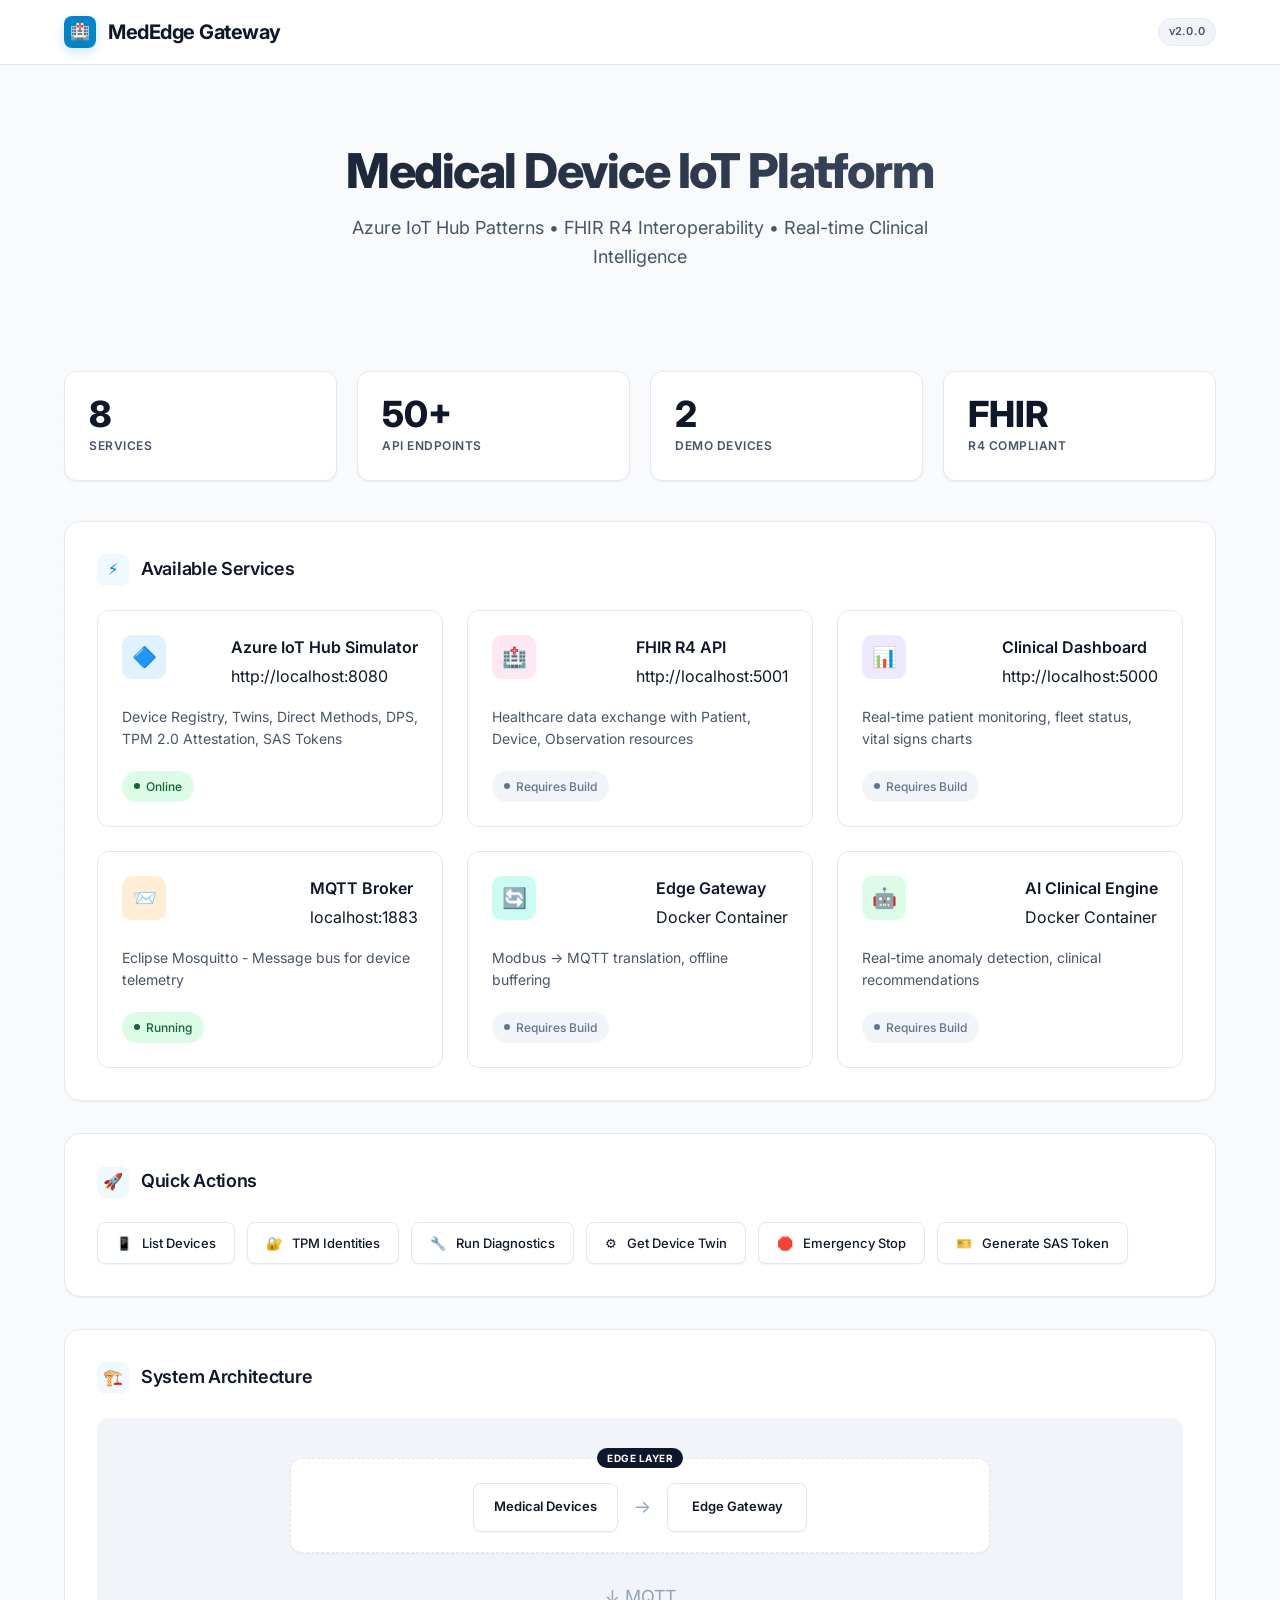
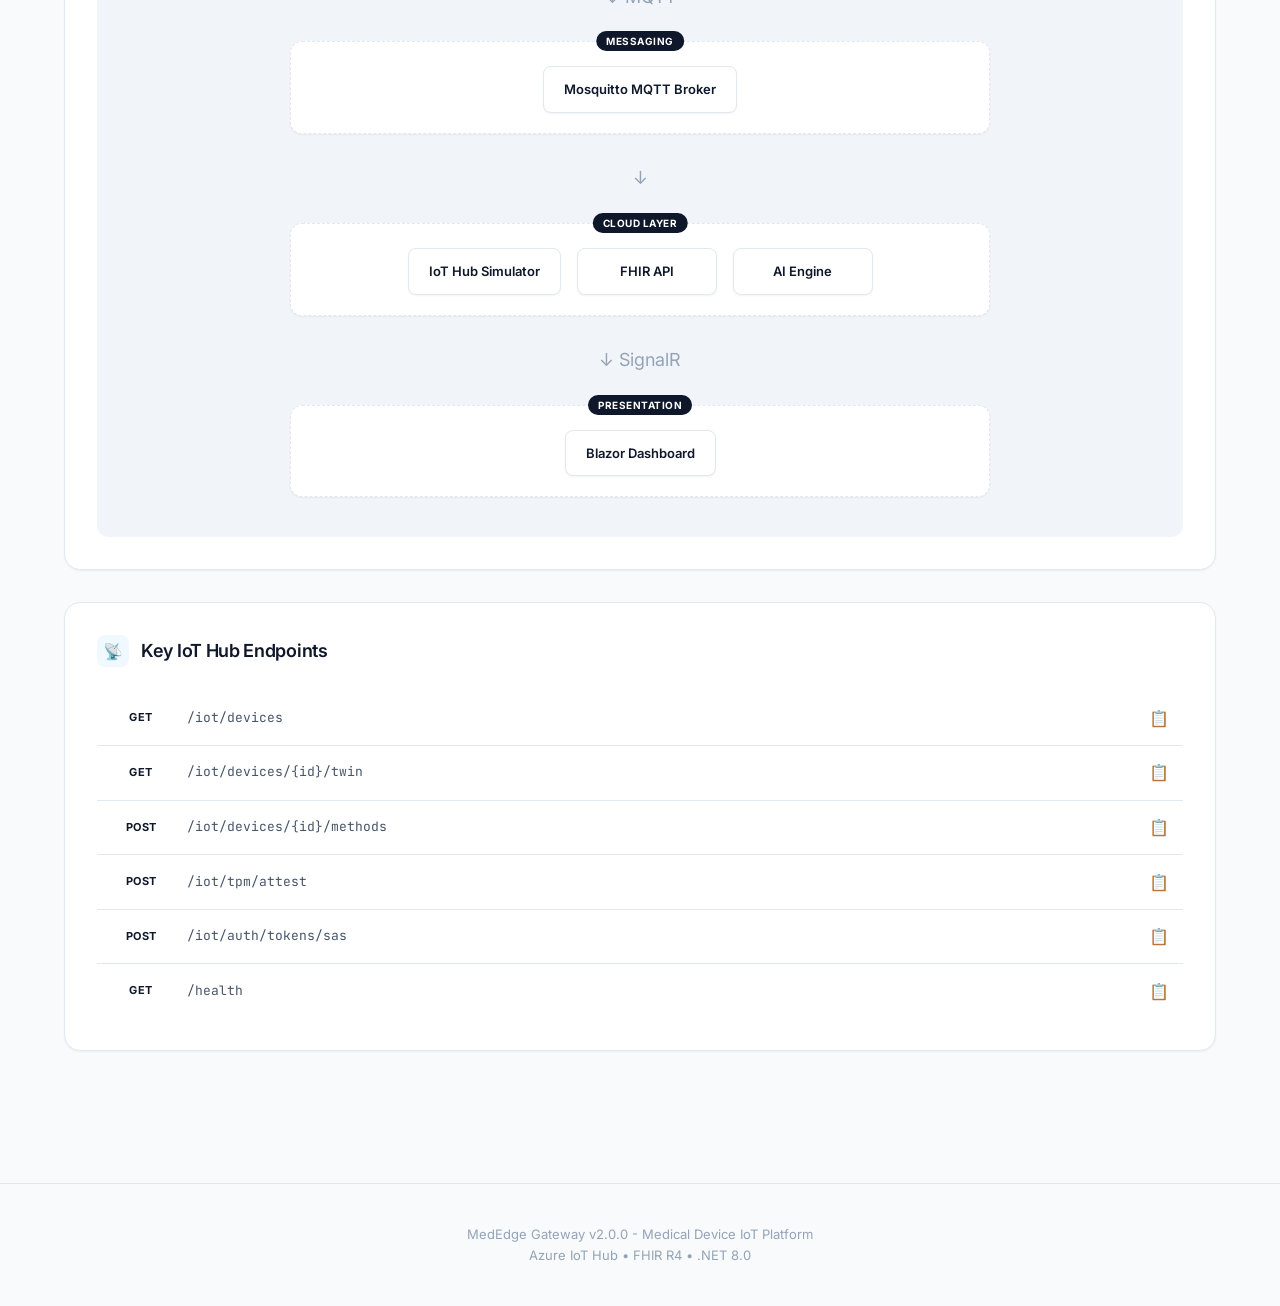
==== index.html @ 455a2a1a "Improve UI" ====
<!DOCTYPE html>
<html lang="en">

<head>
    <meta charset="UTF-8">
    <meta name="viewport" content="width=device-width, initial-scale=1.0">
    <title>MedEdge Gateway | Medical Device IoT Platform</title>
    <link rel="preconnect" href="https://fonts.googleapis.com">
    <link
        href="https://fonts.googleapis.com/css2?family=JetBrains+Mono:wght@400;500;600;700&family=Inter:wght@400;500;600;700&display=swap"
        rel="stylesheet">
    <style>
        :root {
            /* Modern Medical Theme - Trust & Confidence */
            --bg-primary: #f8fafc;
            --bg-secondary: #ffffff;
            --bg-tertiary: #f1f5f9;

            --text-primary: #0f172a;
            --text-secondary: #475569;
            --text-muted: #94a3b8;

            /* Trustworthy Blues */
            --accent-primary: #0284c7;
            /* Sky 600 - Reliable Blue */
            --accent-secondary: #0ea5e9;
            /* Sky 500 - Active */
            --accent-dark: #0c4a6e;
            /* Sky 900 - Deep & Secure */

            /* Status Colors */
            --status-success: #10b981;
            --status-error: #ef4444;
            --status-warning: #f59e0b;

            --border: #e2e8f0;
            --shadow-sm: 0 1px 2px 0 rgb(0 0 0 / 0.05);
            --shadow-md: 0 4px 6px -1px rgb(0 0 0 / 0.1), 0 2px 4px -2px rgb(0 0 0 / 0.1);
            --shadow-lg: 0 10px 15px -3px rgb(0 0 0 / 0.1), 0 4px 6px -4px rgb(0 0 0 / 0.1);

            --font-sans: 'Inter', system-ui, -apple-system, sans-serif;
            --font-mono: 'JetBrains Mono', monospace;
        }

        * {
            margin: 0;
            padding: 0;
            box-sizing: border-box;
        }

        body {
            font-family: var(--font-sans);
            background: var(--bg-primary);
            color: var(--text-primary);
            min-height: 100vh;
            line-height: 1.6;
            -webkit-font-smoothing: antialiased;
        }

        /* Subtle topographical background pattern */
        body::before {
            content: '';
            position: fixed;
            top: 0;
            left: 0;
            right: 0;
            bottom: 0;
            background-image: radial-gradient(#e2e8f0 1px, transparent 1px);
            background-size: 24px 24px;
            opacity: 0.3;
            pointer-events: none;
            z-index: 0;
        }

        .header {
            background: rgba(255, 255, 255, 0.9);
            backdrop-filter: blur(12px);
            border-bottom: 1px solid var(--border);
            padding: 16px 0;
            position: sticky;
            top: 0;
            z-index: 100;
        }

        .header-content {
            max-width: 1200px;
            margin: 0 auto;
            padding: 0 24px;
            display: flex;
            justify-content: space-between;
            align-items: center;
        }

        .logo {
            display: flex;
            align-items: center;
            gap: 12px;
            font-size: 20px;
            font-weight: 700;
            color: var(--text-primary);
            letter-spacing: -0.5px;
        }

        .logo-icon {
            width: 32px;
            height: 32px;
            background: var(--accent-primary);
            color: white;
            border-radius: 8px;
            display: flex;
            align-items: center;
            justify-content: center;
            font-size: 16px;
            box-shadow: 0 4px 12px rgba(2, 132, 199, 0.2);
        }

        .badge {
            background: var(--bg-tertiary);
            color: var(--text-secondary);
            border: 1px solid var(--border);
            padding: 4px 10px;
            border-radius: 99px;
            font-size: 11px;
            font-weight: 600;
            letter-spacing: 0.2px;
        }

        .container {
            max-width: 1200px;
            margin: 0 auto;
            padding: 40px 24px;
            position: relative;
            z-index: 1;
        }

        .hero {
            text-align: center;
            margin-bottom: 60px;
            padding: 40px 0;
        }

        .hero h1 {
            font-size: 48px;
            font-weight: 800;
            color: var(--text-primary);
            margin-bottom: 16px;
            letter-spacing: -1.5px;
            line-height: 1.1;
        }

        .hero p {
            font-size: 18px;
            color: var(--text-secondary);
            max-width: 600px;
            margin: 0 auto;
            font-weight: 400;
        }

        .section {
            background: var(--bg-secondary);
            border: 1px solid var(--border);
            border-radius: 16px;
            padding: 32px;
            margin-bottom: 32px;
            box-shadow: var(--shadow-sm);
        }

        .section-title {
            font-size: 18px;
            font-weight: 600;
            color: var(--text-primary);
            margin-bottom: 24px;
            display: flex;
            align-items: center;
            gap: 12px;
            letter-spacing: -0.3px;
        }

        .section-icon {
            color: var(--accent-primary);
            background: #f0f9ff;
            width: 32px;
            height: 32px;
            border-radius: 8px;
            display: flex;
            align-items: center;
            justify-content: center;
            font-size: 16px;
        }

        .services-grid {
            display: grid;
            grid-template-columns: repeat(auto-fit, minmax(300px, 1fr));
            gap: 24px;
        }

        .service-card {
            background: var(--bg-secondary);
            border: 1px solid var(--border);
            border-radius: 12px;
            padding: 24px;
            cursor: pointer;
            transition: all 0.2s ease;
            position: relative;
        }

        .service-card:hover {
            border-color: var(--accent-secondary);
            transform: translateY(-2px);
            box-shadow: var(--shadow-md);
        }

        .service-header {
            display: flex;
            align-items: flex-start;
            justify-content: space-between;
            margin-bottom: 16px;
        }

        .service-icon {
            width: 44px;
            height: 44px;
            border-radius: 10px;
            display: flex;
            align-items: center;
            justify-content: center;
            font-size: 20px;
            flex-shrink: 0;
            background: var(--bg-tertiary);
            color: var(--text-secondary);
        }

        /* Specific Icon Colors for differentiation but kept subtle */
        .service-icon.iot {
            color: #0369a1;
            background: #e0f2fe;
        }

        .service-icon.fhir {
            color: #be185d;
            background: #fce7f3;
        }

        .service-icon.dashboard {
            color: #7c3aed;
            background: #ede9fe;
        }

        .service-icon.mqtt {
            color: #c2410c;
            background: #ffedd5;
        }

        .service-icon.edge {
            color: #0f766e;
            background: #ccfbf1;
        }

        .service-icon.ai {
            color: #15803d;
            background: #dcfce7;
        }

        .service-info h3 {
            font-size: 16px;
            font-weight: 600;
            color: var(--text-primary);
            margin-bottom: 4px;
        }

        .service-url {
            font-family: var(--font-mono);
            font-size: 11px;
            color: var(--text-muted);
            background: var(--bg-tertiary);
            padding: 2px 6px;
            border-radius: 4px;
        }

        .service-description {
            font-size: 14px;
            color: var(--text-secondary);
            line-height: 1.6;
            margin-bottom: 20px;
        }

        .service-status {
            display: inline-flex;
            align-items: center;
            gap: 6px;
            padding: 6px 12px;
            border-radius: 99px;
            font-size: 12px;
            font-weight: 500;
        }

        .service-status.online {
            background: #dcfce7;
            color: #166534;
        }

        .service-status.offline {
            background: #f1f5f9;
            color: #64748b;
        }

        .status-dot {
            width: 6px;
            height: 6px;
            border-radius: 50%;
            background: currentColor;
        }

        .status-dot.active {
            box-shadow: 0 0 0 4px rgba(22, 101, 52, 0.1);
        }

        .quick-actions {
            display: flex;
            gap: 12px;
            flex-wrap: wrap;
        }

        .quick-action {
            background: var(--bg-secondary);
            border: 1px solid var(--border);
            color: var(--text-primary);
            border-radius: 8px;
            padding: 12px 18px;
            cursor: pointer;
            transition: all 0.2s ease;
            display: flex;
            align-items: center;
            gap: 10px;
            font-size: 13px;
            font-weight: 500;
            font-family: var(--font-sans);
            box-shadow: var(--shadow-sm);
        }

        .quick-action:hover {
            border-color: var(--accent-primary);
            color: var(--accent-primary);
            transform: translateY(-1px);
        }

        .architecture-diagram {
            background: var(--bg-tertiary);
            border-radius: 12px;
            padding: 40px;
            text-align: center;
            display: flex;
            flex-direction: column;
            gap: 20px;
            align-items: center;
        }

        .arch-layer {
            background: var(--bg-secondary);
            border: 1px dashed var(--border);
            border-radius: 12px;
            padding: 24px 20px 20px;
            margin: 0;
            position: relative;
            width: 100%;
            max-width: 700px;
            box-shadow: var(--shadow-sm);
        }

        .arch-layer-label {
            position: absolute;
            top: -11px;
            left: 50%;
            transform: translateX(-50%);
            background: var(--text-primary);
            color: white;
            padding: 2px 10px;
            border-radius: 99px;
            font-size: 10px;
            font-weight: 700;
            letter-spacing: 0.5px;
            text-transform: uppercase;
        }

        .arch-content {
            display: flex;
            gap: 16px;
            justify-content: center;
            flex-wrap: wrap;
        }

        .arch-box {
            background: white;
            padding: 12px 20px;
            border-radius: 8px;
            font-size: 13px;
            font-weight: 600;
            color: var(--text-primary);
            border: 1px solid var(--border);
            box-shadow: var(--shadow-sm);
            min-width: 140px;
        }

        .arch-box.active {
            border-color: var(--accent-primary);
            color: var(--accent-primary);
            background: #f0f9ff;
        }

        .arch-arrow {
            color: var(--text-muted);
            font-size: 18px;
            margin: 10px 0;
        }

        .api-endpoints {
            background: var(--bg-secondary);
            border-radius: 8px;
            overflow: hidden;
        }

        .endpoint-item {
            display: flex;
            align-items: center;
            gap: 16px;
            padding: 14px;
            border-bottom: 1px solid var(--border);
        }

        .endpoint-item:last-child {
            border-bottom: none;
        }

        .endpoint-method {
            padding: 4px 10px;
            border-radius: 6px;
            font-size: 11px;
            font-weight: 700;
            min-width: 60px;
            text-align: center;
            letter-spacing: 0.5px;
        }

        .endpoint-method.GET {
            background: #dbeafe;
            color: #1e40af;
        }

        .endpoint-method.POST {
            background: #dcfce7;
            color: #166534;
        }

        .endpoint-path {
            font-family: var(--font-mono);
            font-size: 13px;
            flex: 1;
            color: var(--text-secondary);
        }

        .endpoint-copy {
            background: transparent;
            border: none;
            cursor: pointer;
            font-size: 16px;
            color: #94a3b8;
            transition: color 0.15s;
            display: flex;
            align-items: center;
        }

        .endpoint-copy:hover {
            color: var(--accent-primary);
        }

        .stats {
            display: grid;
            grid-template-columns: repeat(auto-fit, minmax(140px, 1fr));
            gap: 20px;
            margin-bottom: 40px;
        }

        .stat-card {
            background: var(--bg-secondary);
            border: 1px solid var(--border);
            border-radius: 12px;
            padding: 24px;
            text-align: left;
            box-shadow: var(--shadow-sm);
        }

        .stat-value {
            font-size: 36px;
            font-weight: 800;
            color: var(--text-primary);
            margin-bottom: 4px;
            line-height: 1;
        }

        .stat-label {
            font-size: 12px;
            color: var(--text-secondary);
            font-weight: 600;
            text-transform: uppercase;
            letter-spacing: 0.5px;
        }

        #action-result {
            display: none;
            background: #1e293b;
            color: #e2e8f0;
            border-radius: 8px;
            padding: 20px;
            margin-top: 24px;
            font-family: var(--font-mono);
            font-size: 13px;
            overflow-x: auto;
            max-height: 400px;
        }

        .footer {
            margin-top: 60px;
            border-top: 1px solid var(--border);
            padding: 40px 0;
            text-align: center;
            color: var(--text-muted);
            font-size: 13px;
        }

        .glow-text {
            /* Now just a clean style, name kept for compat */
            background: linear-gradient(to right, var(--text-primary), var(--text-secondary));
            -webkit-background-clip: text;
            -webkit-text-fill-color: transparent;
        }
    </style>
</head>

<body>
    <div class="header">
        <div class="header-content">
            <div class="logo">
                <div class="logo-icon">🏥</div>
                <span>MedEdge Gateway</span>
            </div>
            <span class="badge">v2.0.0</span>
        </div>
    </div>

    <div class="container">
        <div class="hero">
            <h1 class="glow-text">Medical Device IoT Platform</h1>
            <p>Azure IoT Hub Patterns • FHIR R4 Interoperability • Real-time Clinical Intelligence</p>
        </div>

        <div class="stats">
            <div class="stat-card">
                <div class="stat-value">8</div>
                <div class="stat-label">Services</div>
            </div>
            <div class="stat-card">
                <div class="stat-value">50+</div>
                <div class="stat-label">API Endpoints</div>
            </div>
            <div class="stat-card">
                <div class="stat-value">2</div>
                <div class="stat-label">Demo Devices</div>
            </div>
            <div class="stat-card">
                <div class="stat-value">FHIR</div>
                <div class="stat-label">R4 Compliant</div>
            </div>
        </div>

        <!-- Services -->
        <div class="section">
            <div class="section-title">
                <div class="section-icon">⚡</div>
                Available Services
            </div>
            <div class="services-grid">
                <div class="service-card" onclick="window.open('http://localhost:8080')">
                    <div class="service-header">
                        <div class="service-icon iot">🔷</div>
                        <div class="service-info">
                            <h3>Azure IoT Hub Simulator</h3>
                            <span class="url">http://localhost:8080</span>
                        </div>
                    </div>
                    <p class="service-description">Device Registry, Twins, Direct Methods, DPS, TPM 2.0 Attestation, SAS
                        Tokens</p>
                    <div class="service-status online">
                        <span class="status-dot"></span>
                        Online
                    </div>
                </div>

                <div class="service-card">
                    <div class="service-header">
                        <div class="service-icon fhir">🏥</div>
                        <div class="service-info">
                            <h3>FHIR R4 API</h3>
                            <span class="url">http://localhost:5001</span>
                        </div>
                    </div>
                    <p class="service-description">Healthcare data exchange with Patient, Device, Observation resources
                    </p>
                    <div class="service-status offline">
                        <span class="status-dot"></span>
                        Requires Build
                    </div>
                </div>

                <div class="service-card">
                    <div class="service-header">
                        <div class="service-icon dashboard">📊</div>
                        <div class="service-info">
                            <h3>Clinical Dashboard</h3>
                            <span class="url">http://localhost:5000</span>
                        </div>
                    </div>
                    <p class="service-description">Real-time patient monitoring, fleet status, vital signs charts</p>
                    <div class="service-status offline">
                        <span class="status-dot"></span>
                        Requires Build
                    </div>
                </div>

                <div class="service-card">
                    <div class="service-header">
                        <div class="service-icon mqtt">📨</div>
                        <div class="service-info">
                            <h3>MQTT Broker</h3>
                            <span class="url">localhost:1883</span>
                        </div>
                    </div>
                    <p class="service-description">Eclipse Mosquitto - Message bus for device telemetry</p>
                    <div class="service-status online">
                        <span class="status-dot"></span>
                        Running
                    </div>
                </div>

                <div class="service-card">
                    <div class="service-header">
                        <div class="service-icon edge">🔄</div>
                        <div class="service-info">
                            <h3>Edge Gateway</h3>
                            <span class="url">Docker Container</span>
                        </div>
                    </div>
                    <p class="service-description">Modbus → MQTT translation, offline buffering</p>
                    <div class="service-status offline">
                        <span class="status-dot"></span>
                        Requires Build
                    </div>
                </div>

                <div class="service-card">
                    <div class="service-header">
                        <div class="service-icon ai">🤖</div>
                        <div class="service-info">
                            <h3>AI Clinical Engine</h3>
                            <span class="url">Docker Container</span>
                        </div>
                    </div>
                    <p class="service-description">Real-time anomaly detection, clinical recommendations</p>
                    <div class="service-status offline">
                        <span class="status-dot"></span>
                        Requires Build
                    </div>
                </div>
            </div>
        </div>

        <!-- Quick Actions -->
        <div class="section">
            <div class="section-title">
                <div class="section-icon">🚀</div>
                Quick Actions
            </div>
            <div class="quick-actions">
                <button class="quick-action" onclick="testDevices()">
                    <span class="quick-action-icon">📱</span>
                    List Devices
                </button>
                <button class="quick-action" onclick="testTPM()">
                    <span class="quick-action-icon">🔐</span>
                    TPM Identities
                </button>
                <button class="quick-action" onclick="testDiagnostics()">
                    <span class="quick-action-icon">🔧</span>
                    Run Diagnostics
                </button>
                <button class="quick-action" onclick="testTwin()">
                    <span class="quick-action-icon">⚙️</span>
                    Get Device Twin
                </button>
                <button class="quick-action" onclick="testEmergencyStop()">
                    <span class="quick-action-icon">🛑</span>
                    Emergency Stop
                </button>
                <button class="quick-action" onclick="testToken()">
                    <span class="quick-action-icon">🎫</span>
                    Generate SAS Token
                </button>
            </div>
            <pre id="action-result"></pre>
        </div>

        <!-- Architecture -->
        <div class="section">
            <div class="section-title">
                <div class="section-icon">🏗️</div>
                System Architecture
            </div>
            <div class="architecture-diagram">
                <div class="arch-layer">
                    <span class="arch-layer-label">EDGE LAYER</span>
                    <div class="arch-content">
                        <div class="arch-box">Medical Devices</div>
                        <div class="arch-arrow">→</div>
                        <div class="arch-box">Edge Gateway</div>
                    </div>
                </div>
                <div class="arch-arrow">↓ MQTT</div>
                <div class="arch-layer">
                    <span class="arch-layer-label">MESSAGING</span>
                    <div class="arch-content">
                        <div class="arch-box">Mosquitto MQTT Broker</div>
                    </div>
                </div>
                <div class="arch-arrow">↓</div>
                <div class="arch-layer">
                    <span class="arch-layer-label">CLOUD LAYER</span>
                    <div class="arch-content">
                        <div class="arch-box">IoT Hub Simulator</div>
                        <div class="arch-box">FHIR API</div>
                        <div class="arch-box">AI Engine</div>
                    </div>
                </div>
                <div class="arch-arrow">↓ SignalR</div>
                <div class="arch-layer">
                    <span class="arch-layer-label">PRESENTATION</span>
                    <div class="arch-content">
                        <div class="arch-box">Blazor Dashboard</div>
                    </div>
                </div>
            </div>
        </div>

        <!-- API Endpoints -->
        <div class="section">
            <div class="section-title">
                <div class="section-icon">📡</div>
                Key IoT Hub Endpoints
            </div>
            <div class="api-endpoints">
                <div class="endpoint-item">
                    <span class="endpoint-method">GET</span>
                    <span class="endpoint-path">/iot/devices</span>
                    <button class="endpoint-copy" onclick="copyToClipboard('/iot/devices')">📋</button>
                </div>
                <div class="endpoint-item">
                    <span class="endpoint-method">GET</span>
                    <span class="endpoint-path">/iot/devices/{id}/twin</span>
                    <button class="endpoint-copy" onclick="copyToClipboard('/iot/devices/{id}/twin')">📋</button>
                </div>
                <div class="endpoint-item">
                    <span class="endpoint-method">POST</span>
                    <span class="endpoint-path">/iot/devices/{id}/methods</span>
                    <button class="endpoint-copy" onclick="copyToClipboard('/iot/devices/{id}/methods')">📋</button>
                </div>
                <div class="endpoint-item">
                    <span class="endpoint-method">POST</span>
                    <span class="endpoint-path">/iot/tpm/attest</span>
                    <button class="endpoint-copy" onclick="copyToClipboard('/iot/tpm/attest')">📋</button>
                </div>
                <div class="endpoint-item">
                    <span class="endpoint-method">POST</span>
                    <span class="endpoint-path">/iot/auth/tokens/sas</span>
                    <button class="endpoint-copy" onclick="copyToClipboard('/iot/auth/tokens/sas')">📋</button>
                </div>
                <div class="endpoint-item">
                    <span class="endpoint-method">GET</span>
                    <span class="endpoint-path">/health</span>
                    <button class="endpoint-copy" onclick="copyToClipboard('/health')">📋</button>
                </div>
            </div>
        </div>
    </div>

    <div class="footer">
        <p>MedEdge Gateway v2.0.0 - Medical Device IoT Platform</p>
        <p>Azure IoT Hub • FHIR R4 • .NET 8.0</p>
    </div>

    <script>
        const API_BASE = 'http://localhost:8080';

        function showResult(data) {
            const resultEl = document.getElementById('action-result');
            resultEl.style.display = 'block';
            resultEl.textContent = JSON.stringify(data, null, 2);
        }

        async function testDevices() {
            const result = await fetch(`${API_BASE}/iot/devices`);
            const data = await result.json();
            showResult(data);
        }

        async function testTPM() {
            const result = await fetch(`${API_BASE}/iot/tpm/identities`);
            const data = await result.json();
            showResult(data);
        }

        async function testDiagnostics() {
            const result = await fetch(`${API_BASE}/iot/devices/medical-dialysis-modern-001/methods`, {
                method: 'POST',
                headers: { 'Content-Type': 'application/json' },
                body: JSON.stringify({ methodName: 'GetDiagnostics', correlationId: 'test-001' })
            });
            const data = await result.json();
            showResult(data);
        }

        async function testTwin() {
            const result = await fetch(`${API_BASE}/iot/devices/medical-dialysis-legacy-001/twin`);
            const data = await result.json();
            showResult(data);
        }

        async function testEmergencyStop() {
            const result = await fetch(`${API_BASE}/iot/devices/medical-dialysis-legacy-001/methods`, {
                method: 'POST',
                headers: { 'Content-Type': 'application/json' },
                body: JSON.stringify({
                    methodName: 'EmergencyStop',
                    payload: { reason: 'Patient safety', requestedBy: 'Dashboard' },
                    correlationId: 'emergency-001'
                })
            });
            const data = await result.json();
            showResult(data);
        }

        async function testToken() {
            const result = await fetch(`${API_BASE}/iot/auth/tokens/sas?deviceId=medical-dialysis-legacy-001&expiry=01:00:00`, {
                method: 'POST'
            });
            const data = await result.json();
            showResult(data);
        }

        function copyToClipboard(text) {
            navigator.clipboard.writeText(`http://localhost:8080${text}`);

            // Visual feedback
            const event = new CustomEvent('copy', { detail: { text } });
            document.dispatchEvent(event);
        }

        // Check service status on load
        async function checkServices() {
            try {
                const response = await fetch(`${API_BASE}/health`);
                if (response.ok) {
                    console.log('✓ IoT Hub Simulator is running');
                }
            } catch (e) {
                console.log('✗ IoT Hub Simulator is not accessible');
            }
        }

        checkServices();
    </script>
</body>

</html>
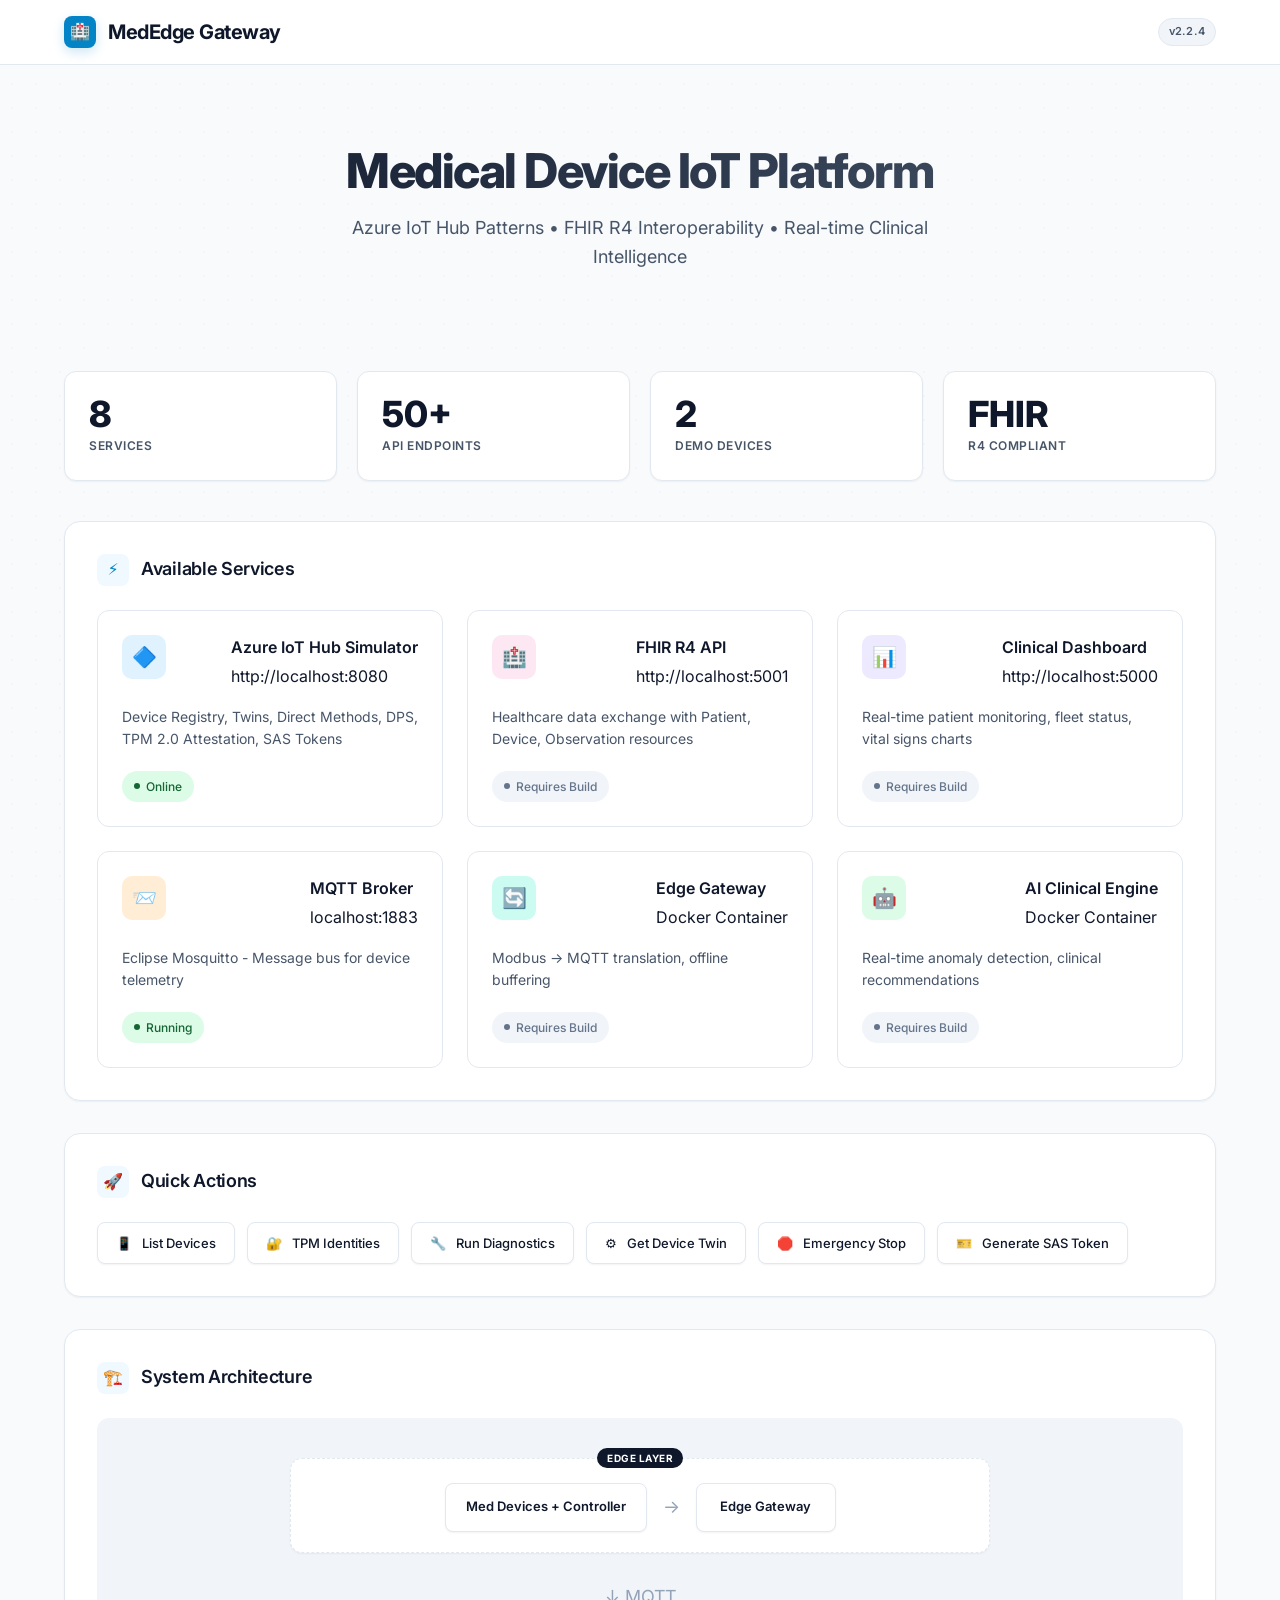
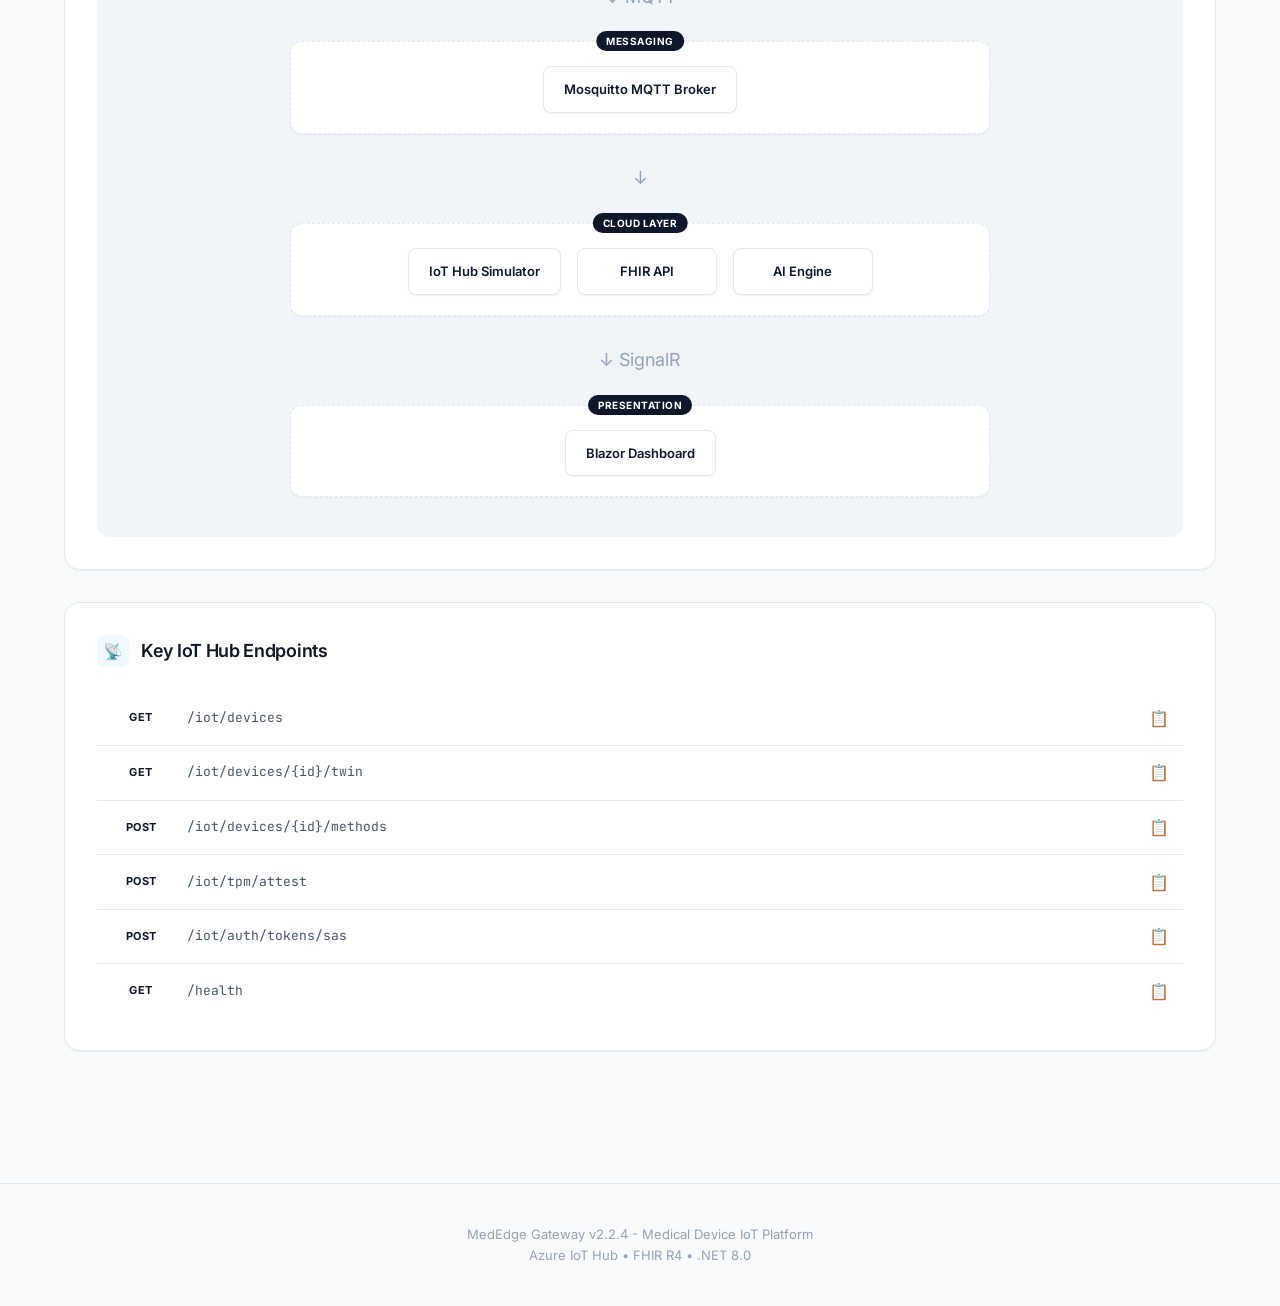
==== commit a6b1f722: "docs: release v2.2.4 with integrated device sparklines and rendering fixes" ====
--- a/index.html
+++ b/index.html
@@ -543,7 +543,7 @@
                 <div class="logo-icon">🏥</div>
                 <span>MedEdge Gateway</span>
             </div>
-            <span class="badge">v2.0.0</span>
+            <span class="badge">v2.2.4</span>
         </div>
     </div>
 
@@ -718,7 +718,7 @@
                 <div class="arch-layer">
                     <span class="arch-layer-label">EDGE LAYER</span>
                     <div class="arch-content">
-                        <div class="arch-box">Medical Devices</div>
+                        <div class="arch-box">Med Devices + Controller</div>
                         <div class="arch-arrow">→</div>
                         <div class="arch-box">Edge Gateway</div>
                     </div>
@@ -791,7 +791,7 @@
     </div>
 
     <div class="footer">
-        <p>MedEdge Gateway v2.0.0 - Medical Device IoT Platform</p>
+        <p>MedEdge Gateway v2.2.4 - Medical Device IoT Platform</p>
         <p>Azure IoT Hub • FHIR R4 • .NET 8.0</p>
     </div>
 
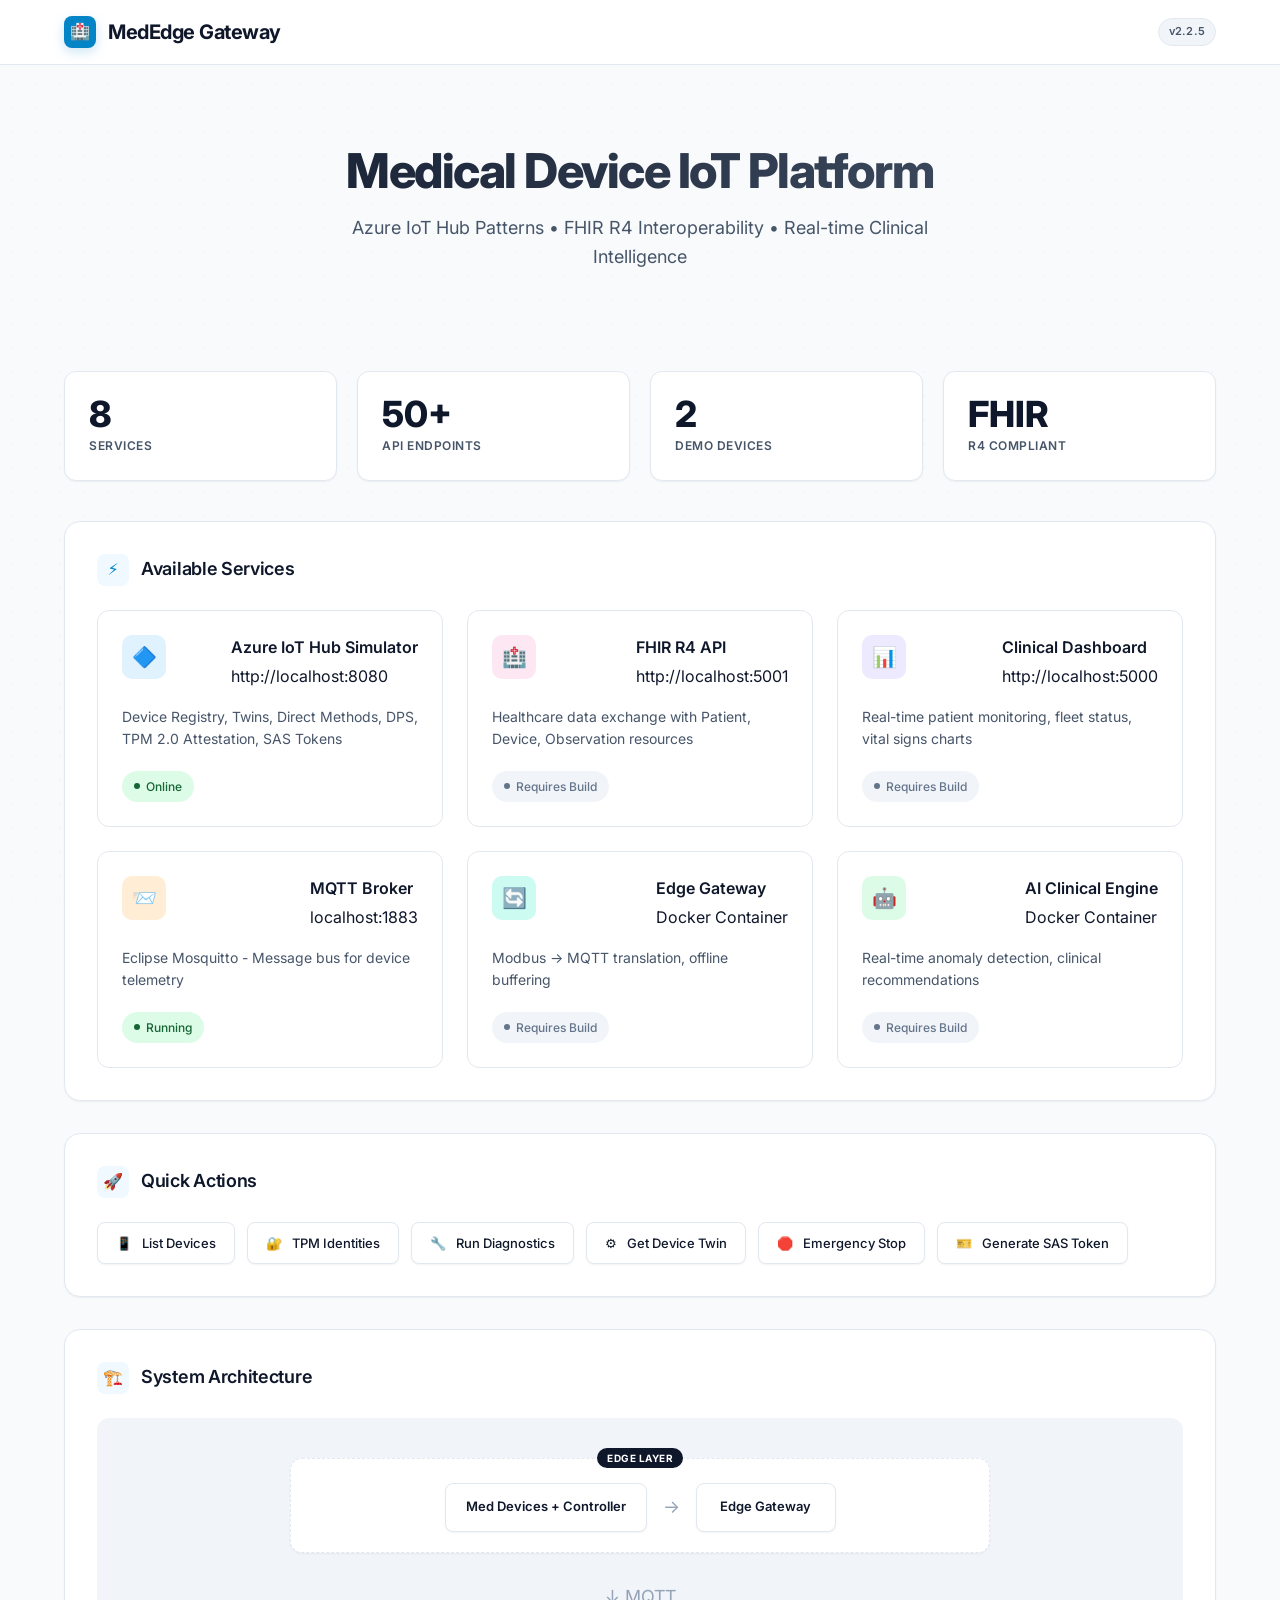
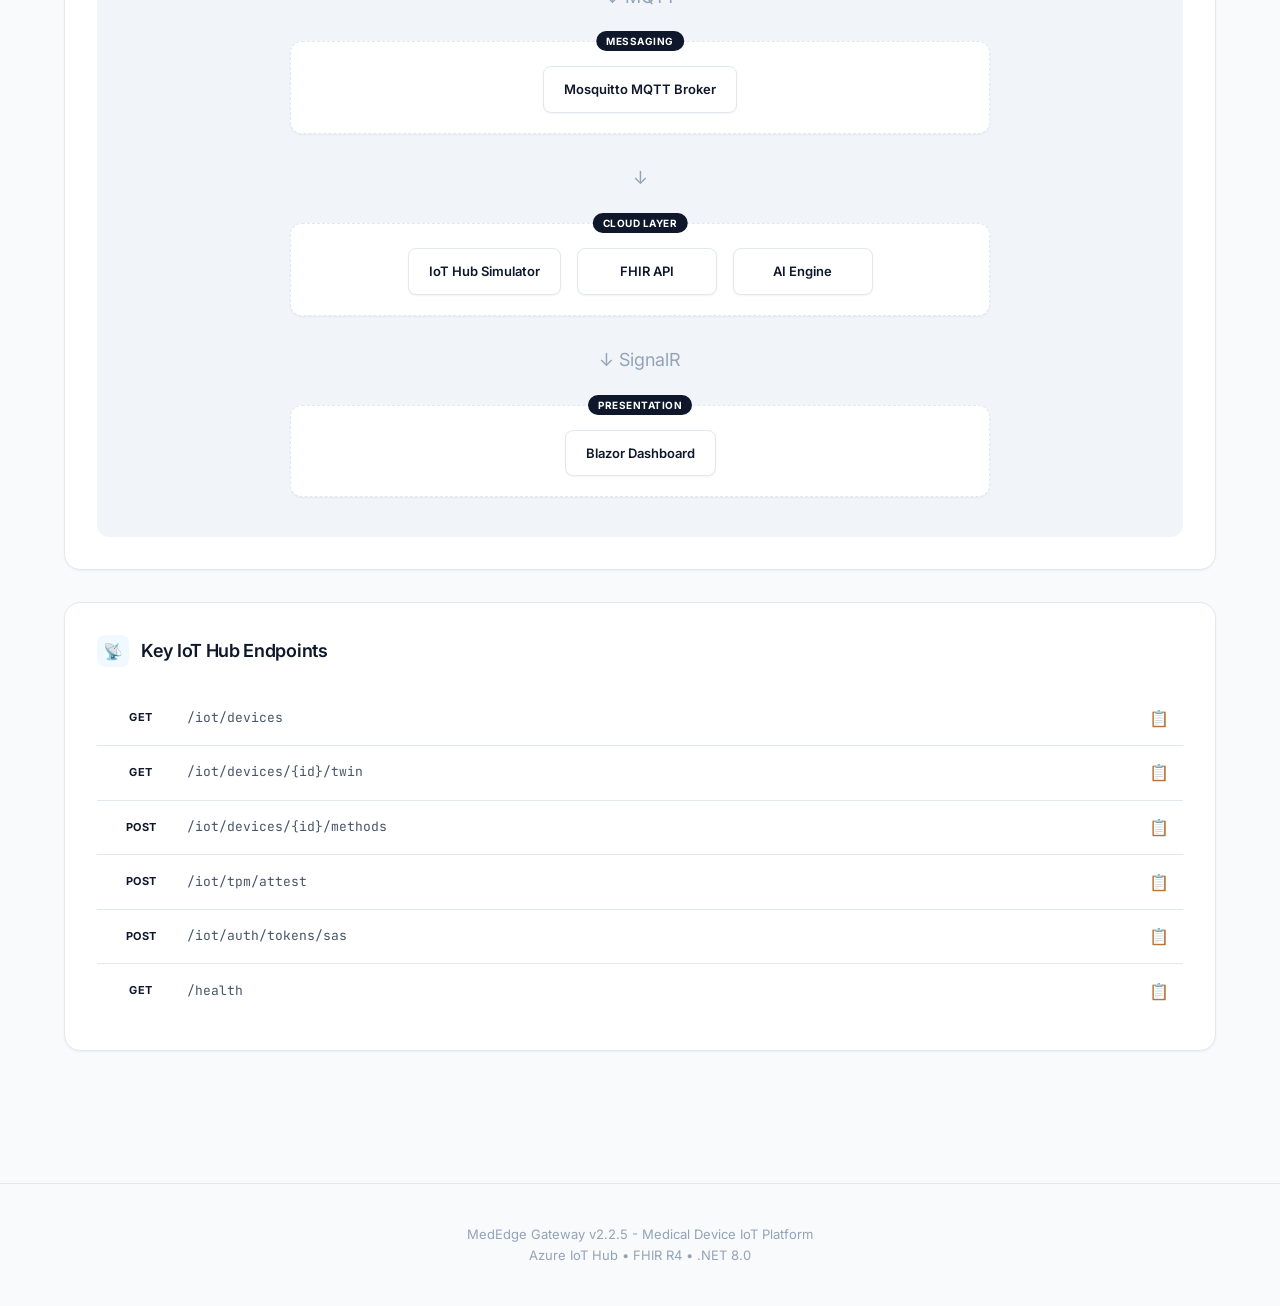
==== commit c413fe95: "feat(dashboard): scale to 1000 devices and add donut charts to device groups" ====
--- a/index.html
+++ b/index.html
@@ -543,7 +543,7 @@
                 <div class="logo-icon">🏥</div>
                 <span>MedEdge Gateway</span>
             </div>
-            <span class="badge">v2.2.4</span>
+            <span class="badge">v2.2.5</span>
         </div>
     </div>
 
@@ -791,7 +791,7 @@
     </div>
 
     <div class="footer">
-        <p>MedEdge Gateway v2.2.4 - Medical Device IoT Platform</p>
+        <p>MedEdge Gateway v2.2.5 - Medical Device IoT Platform</p>
         <p>Azure IoT Hub • FHIR R4 • .NET 8.0</p>
     </div>
 
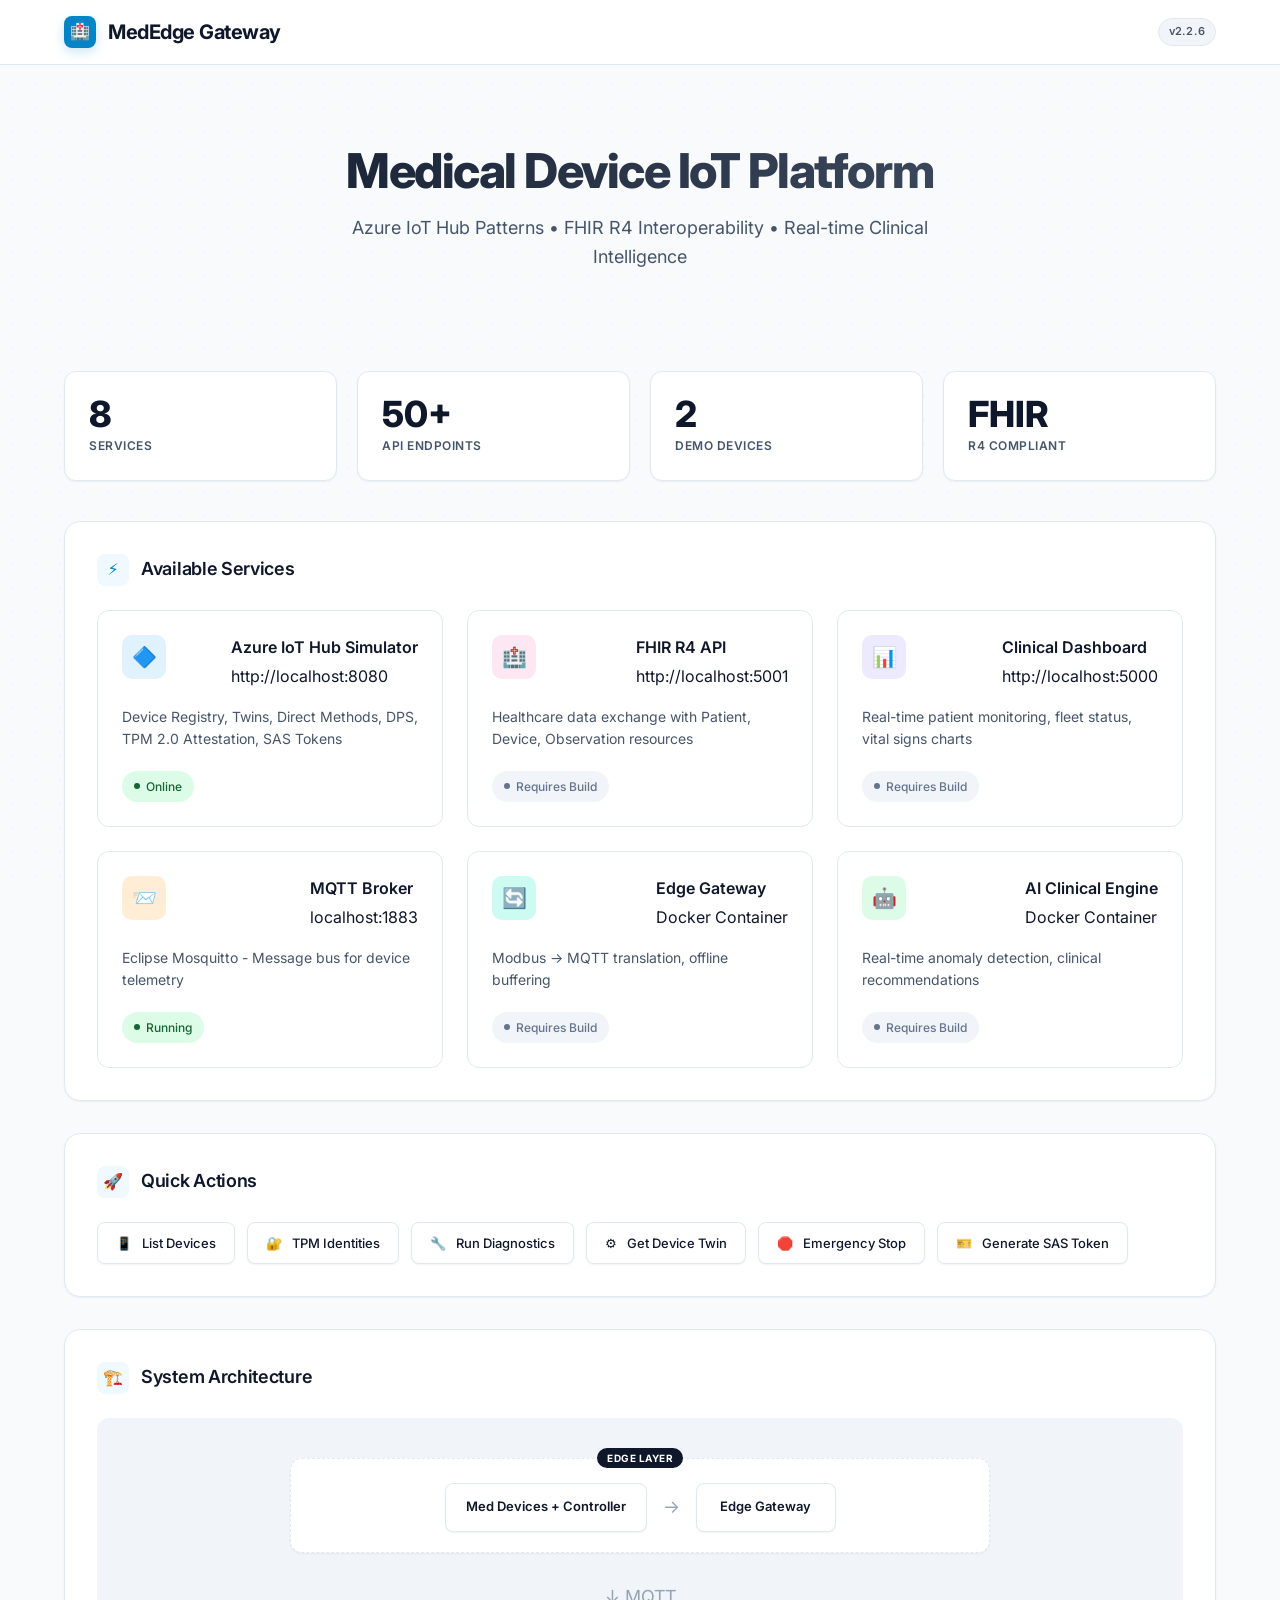
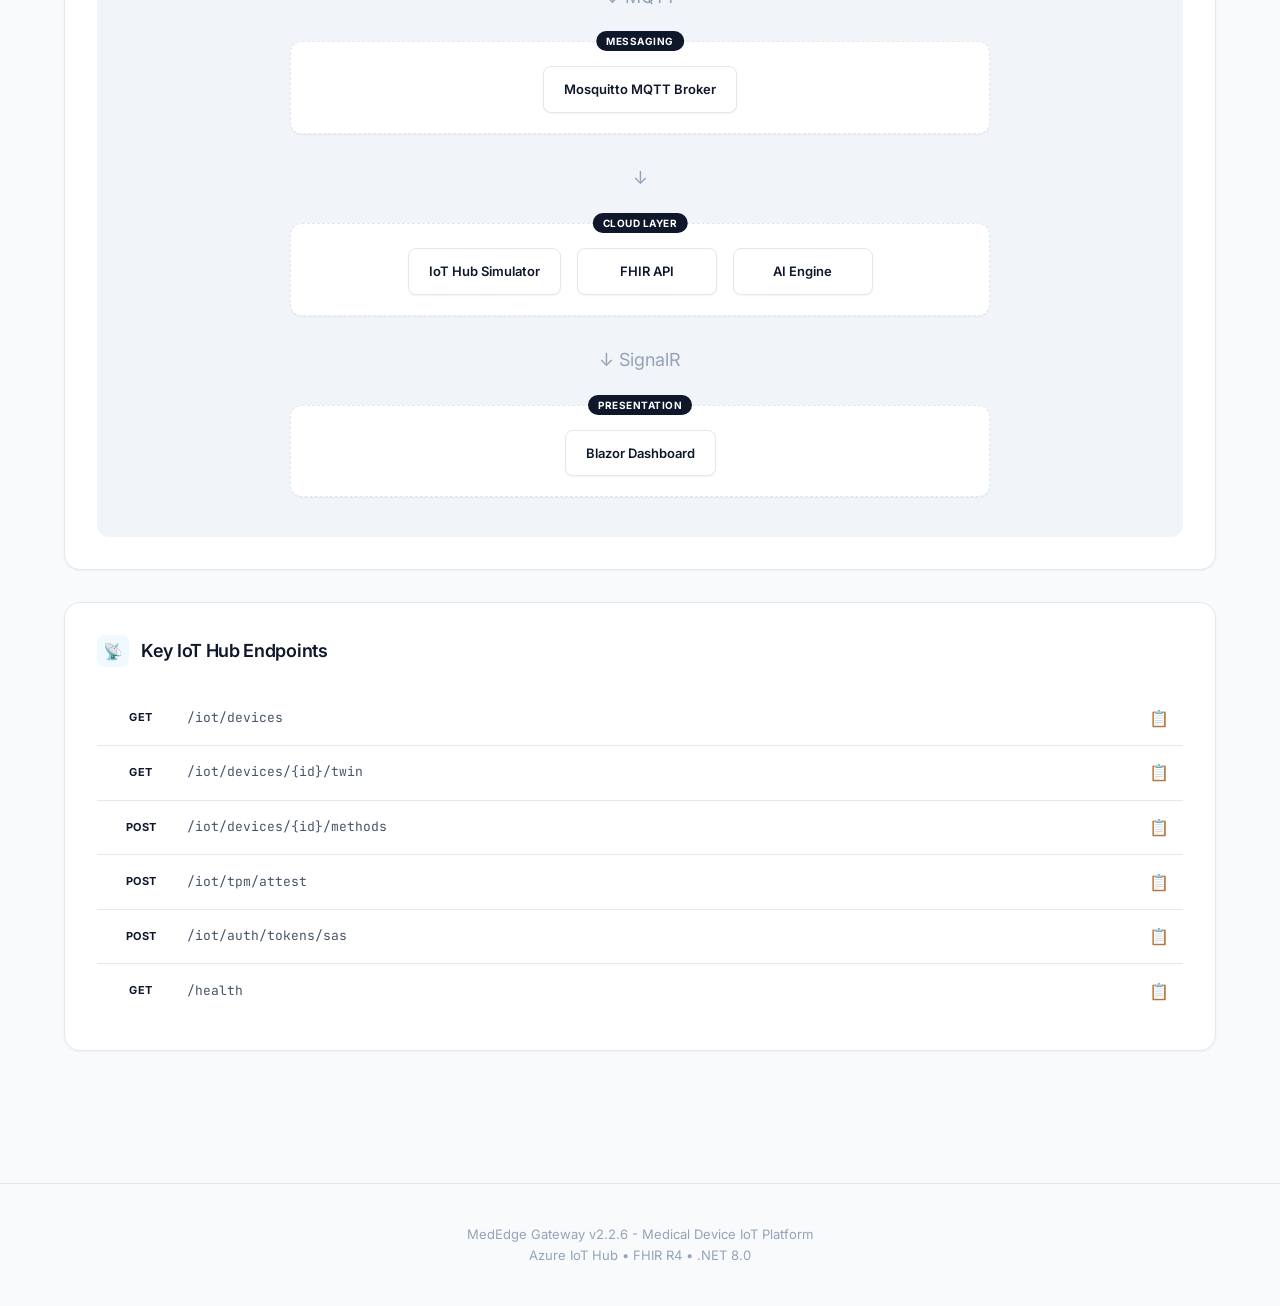
==== commit 783666ea: "feat(dashboard): add dynamic device IDs and simulated metric scanning" ====
--- a/index.html
+++ b/index.html
@@ -543,7 +543,7 @@
                 <div class="logo-icon">🏥</div>
                 <span>MedEdge Gateway</span>
             </div>
-            <span class="badge">v2.2.5</span>
+            <span class="badge">v2.2.6</span>
         </div>
     </div>
 
@@ -791,7 +791,7 @@
     </div>
 
     <div class="footer">
-        <p>MedEdge Gateway v2.2.5 - Medical Device IoT Platform</p>
+        <p>MedEdge Gateway v2.2.6 - Medical Device IoT Platform</p>
         <p>Azure IoT Hub • FHIR R4 • .NET 8.0</p>
     </div>
 
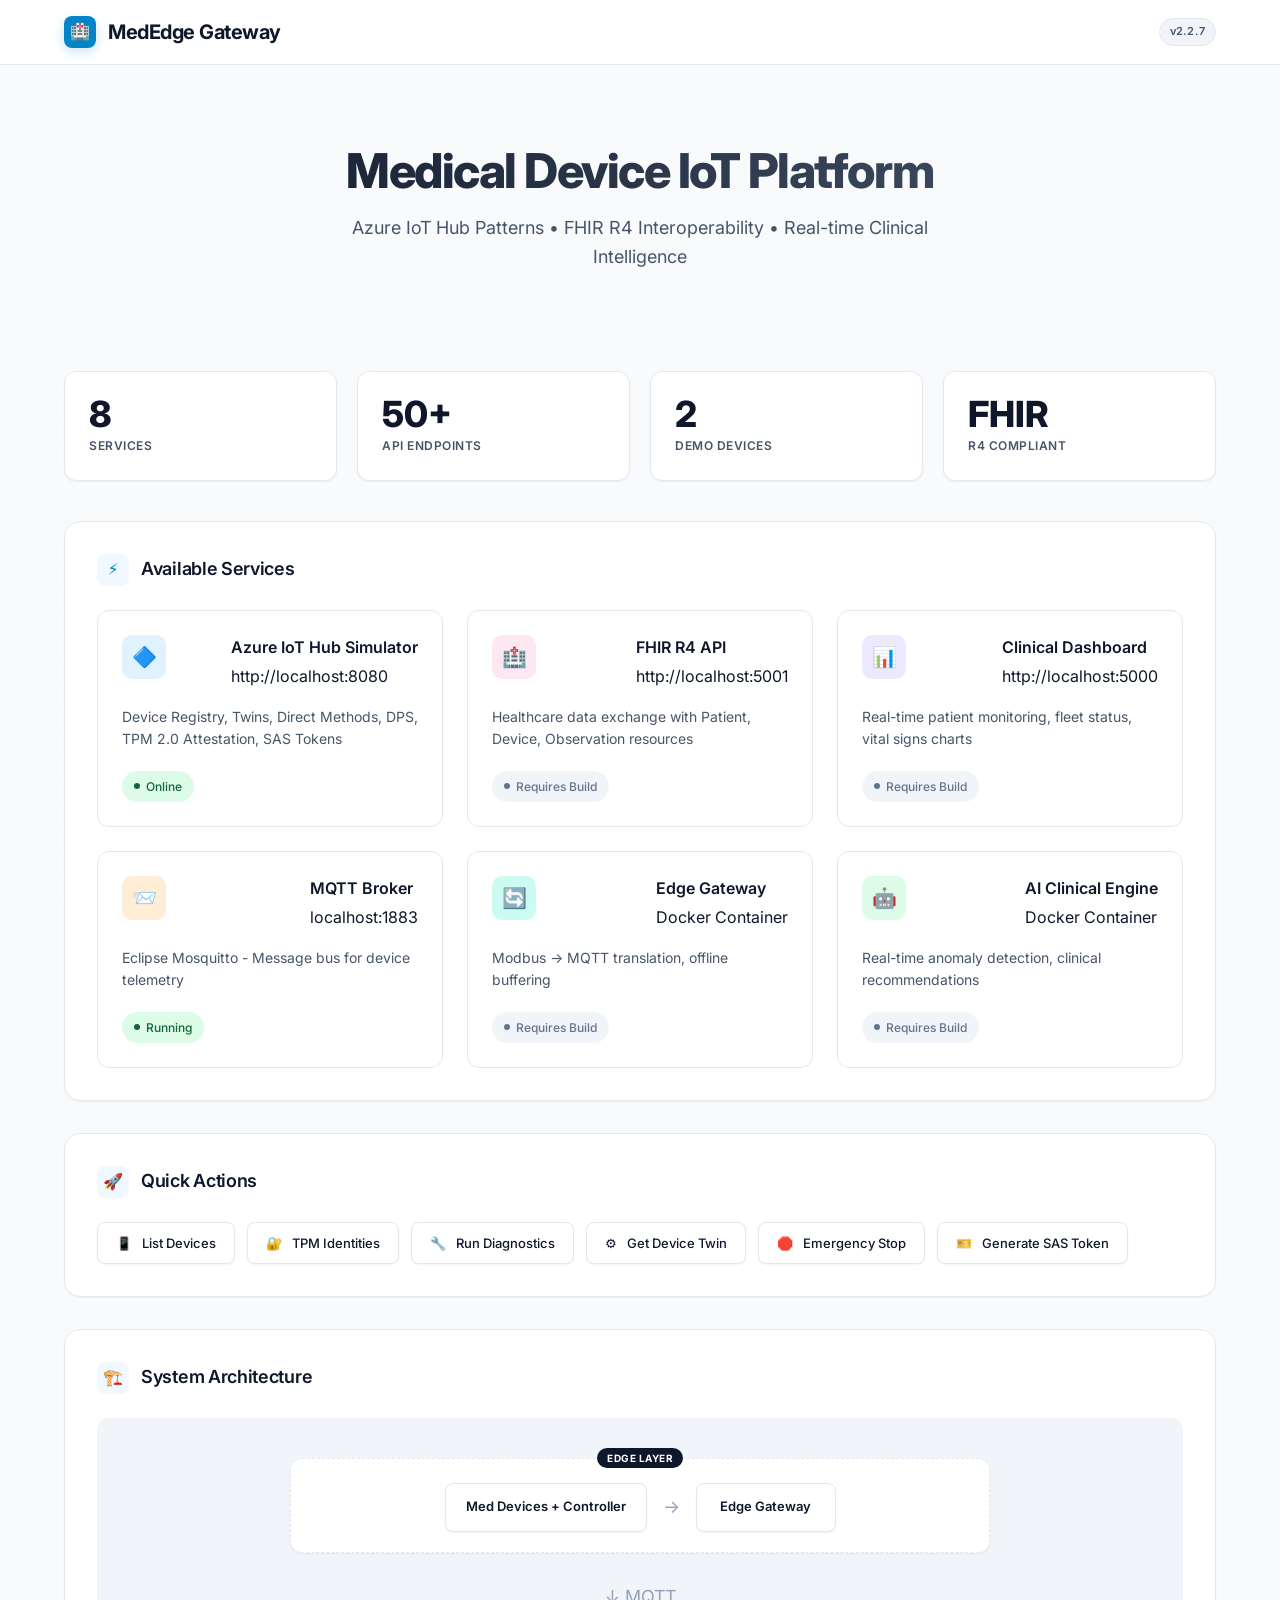
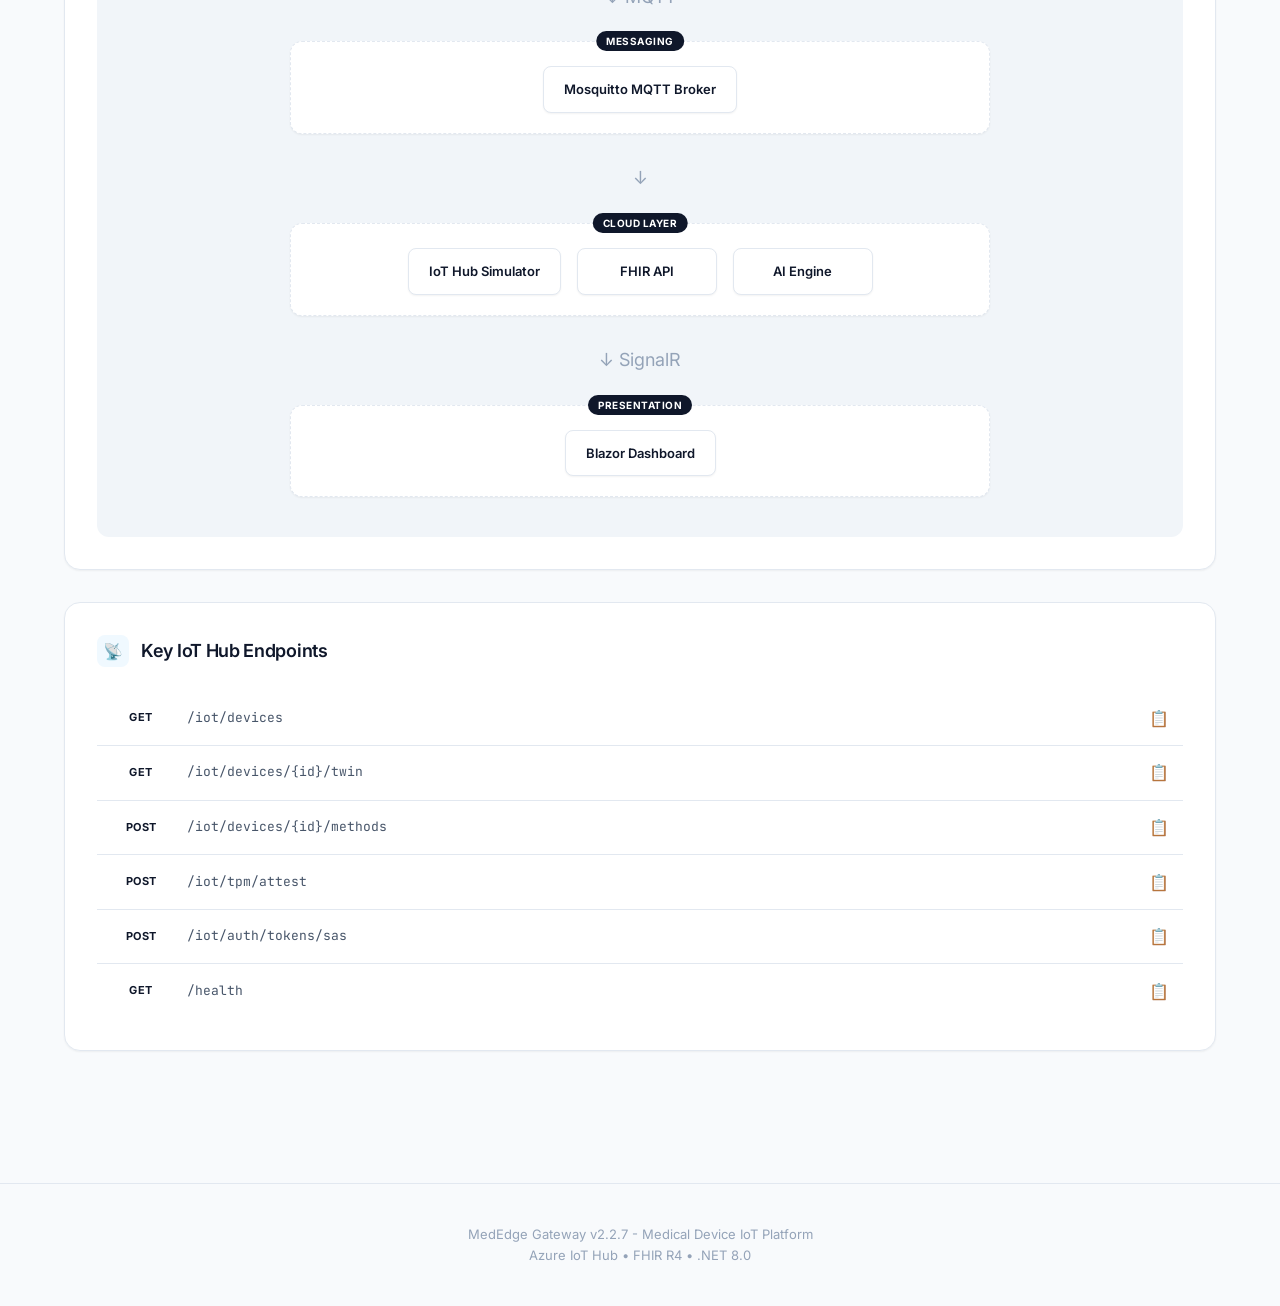
==== commit 4b5b50c9: "fix(dashboard): reduce scale, fix defective counts, add donut tooltips" ====
--- a/index.html
+++ b/index.html
@@ -543,7 +543,7 @@
                 <div class="logo-icon">🏥</div>
                 <span>MedEdge Gateway</span>
             </div>
-            <span class="badge">v2.2.6</span>
+            <span class="badge">v2.2.7</span>
         </div>
     </div>
 
@@ -791,7 +791,7 @@
     </div>
 
     <div class="footer">
-        <p>MedEdge Gateway v2.2.6 - Medical Device IoT Platform</p>
+        <p>MedEdge Gateway v2.2.7 - Medical Device IoT Platform</p>
         <p>Azure IoT Hub • FHIR R4 • .NET 8.0</p>
     </div>
 
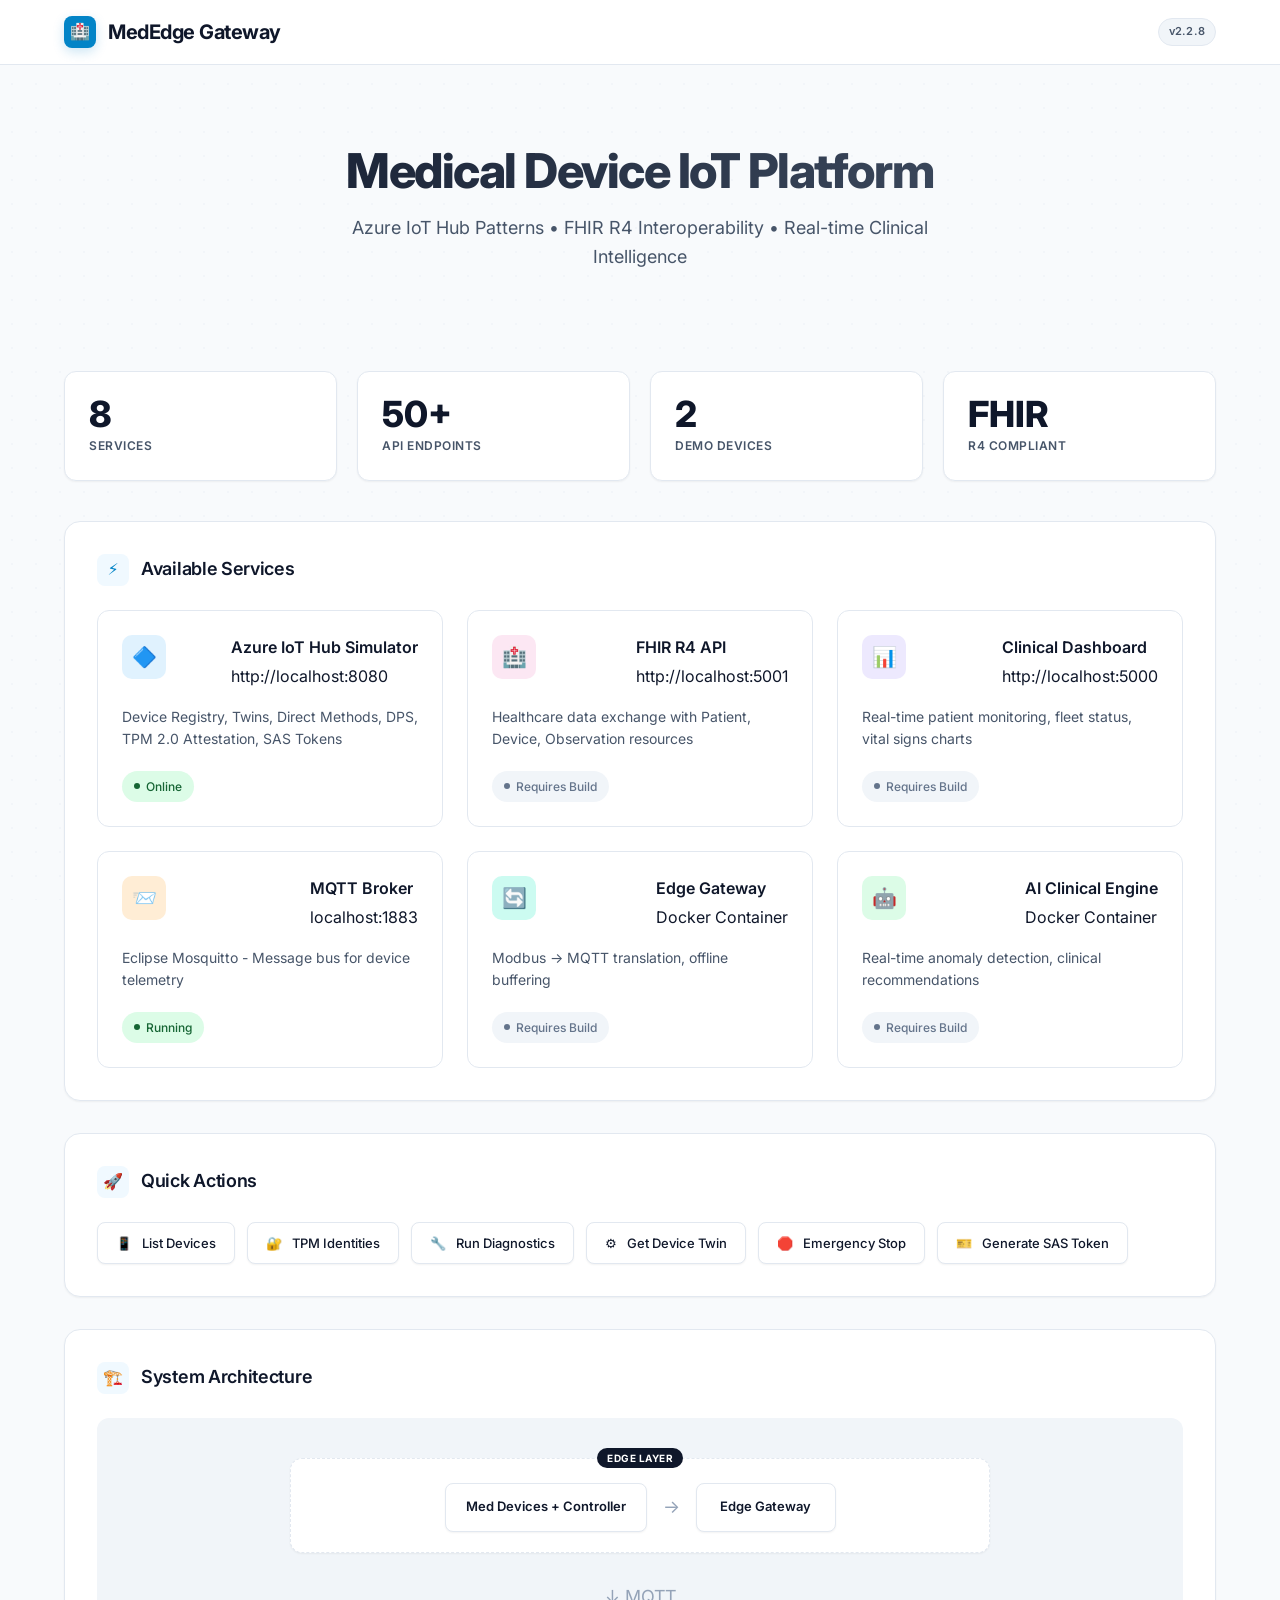
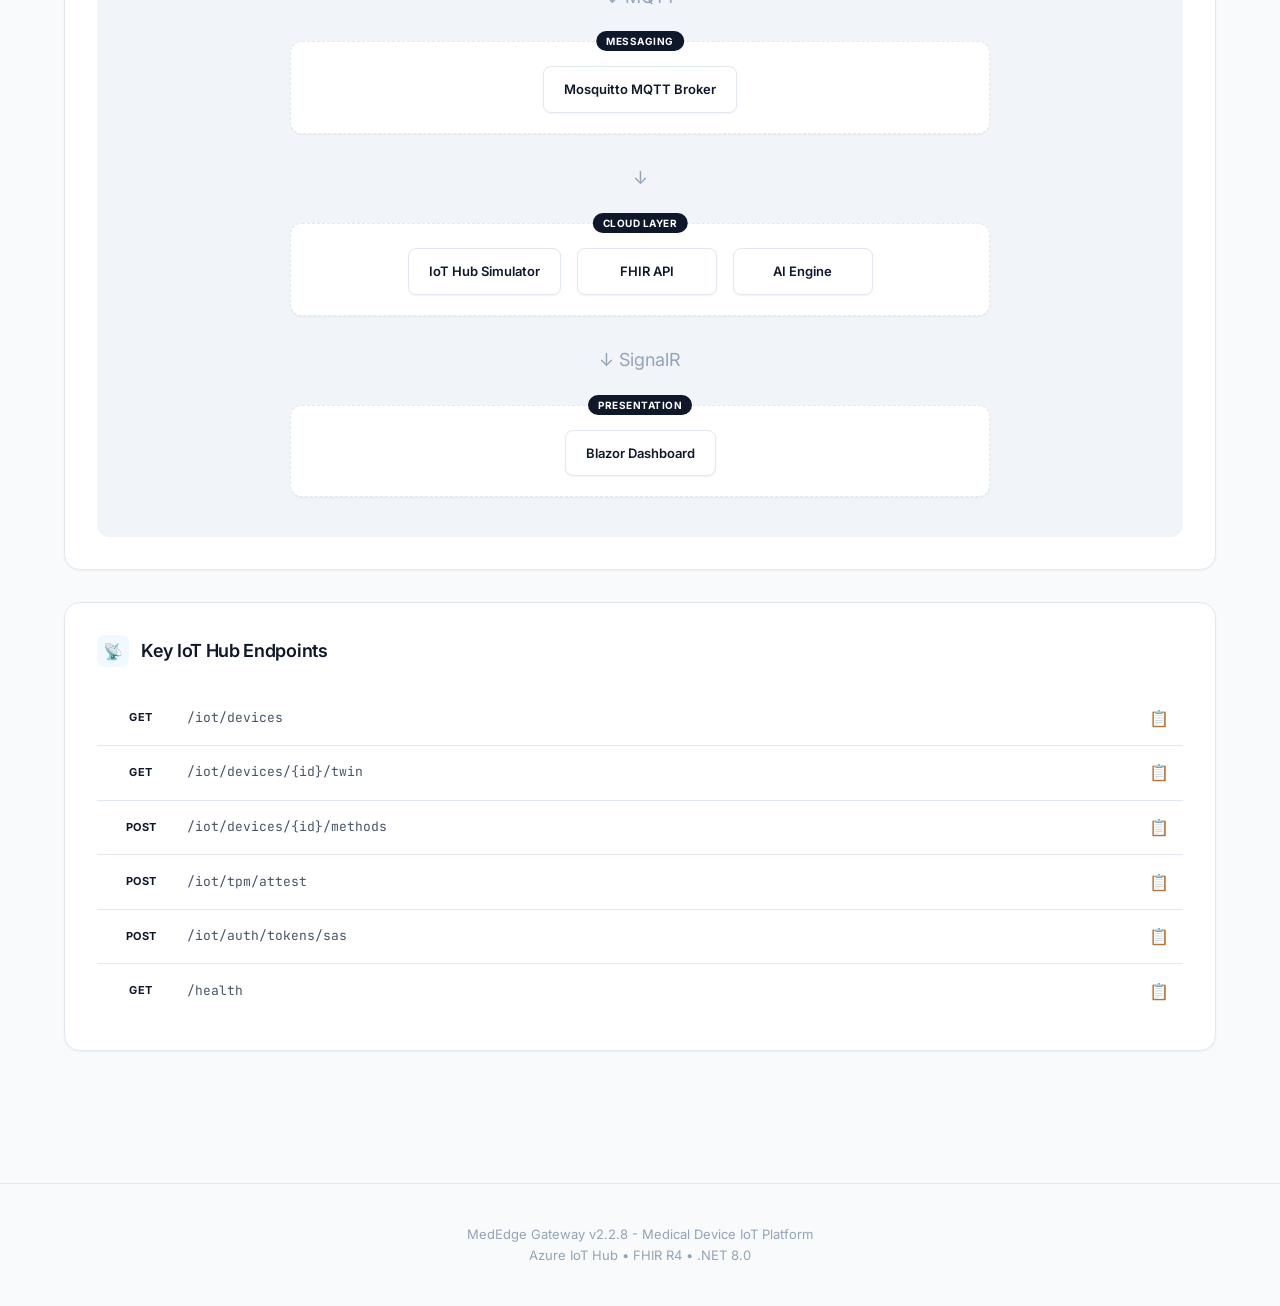
==== commit dc496c68: "feat(dashboard): scale to 4000 total devices while keeping 30 local, fix tooltip" ====
--- a/index.html
+++ b/index.html
@@ -543,7 +543,7 @@
                 <div class="logo-icon">🏥</div>
                 <span>MedEdge Gateway</span>
             </div>
-            <span class="badge">v2.2.7</span>
+            <span class="badge">v2.2.8</span>
         </div>
     </div>
 
@@ -791,7 +791,7 @@
     </div>
 
     <div class="footer">
-        <p>MedEdge Gateway v2.2.7 - Medical Device IoT Platform</p>
+        <p>MedEdge Gateway v2.2.8 - Medical Device IoT Platform</p>
         <p>Azure IoT Hub • FHIR R4 • .NET 8.0</p>
     </div>
 
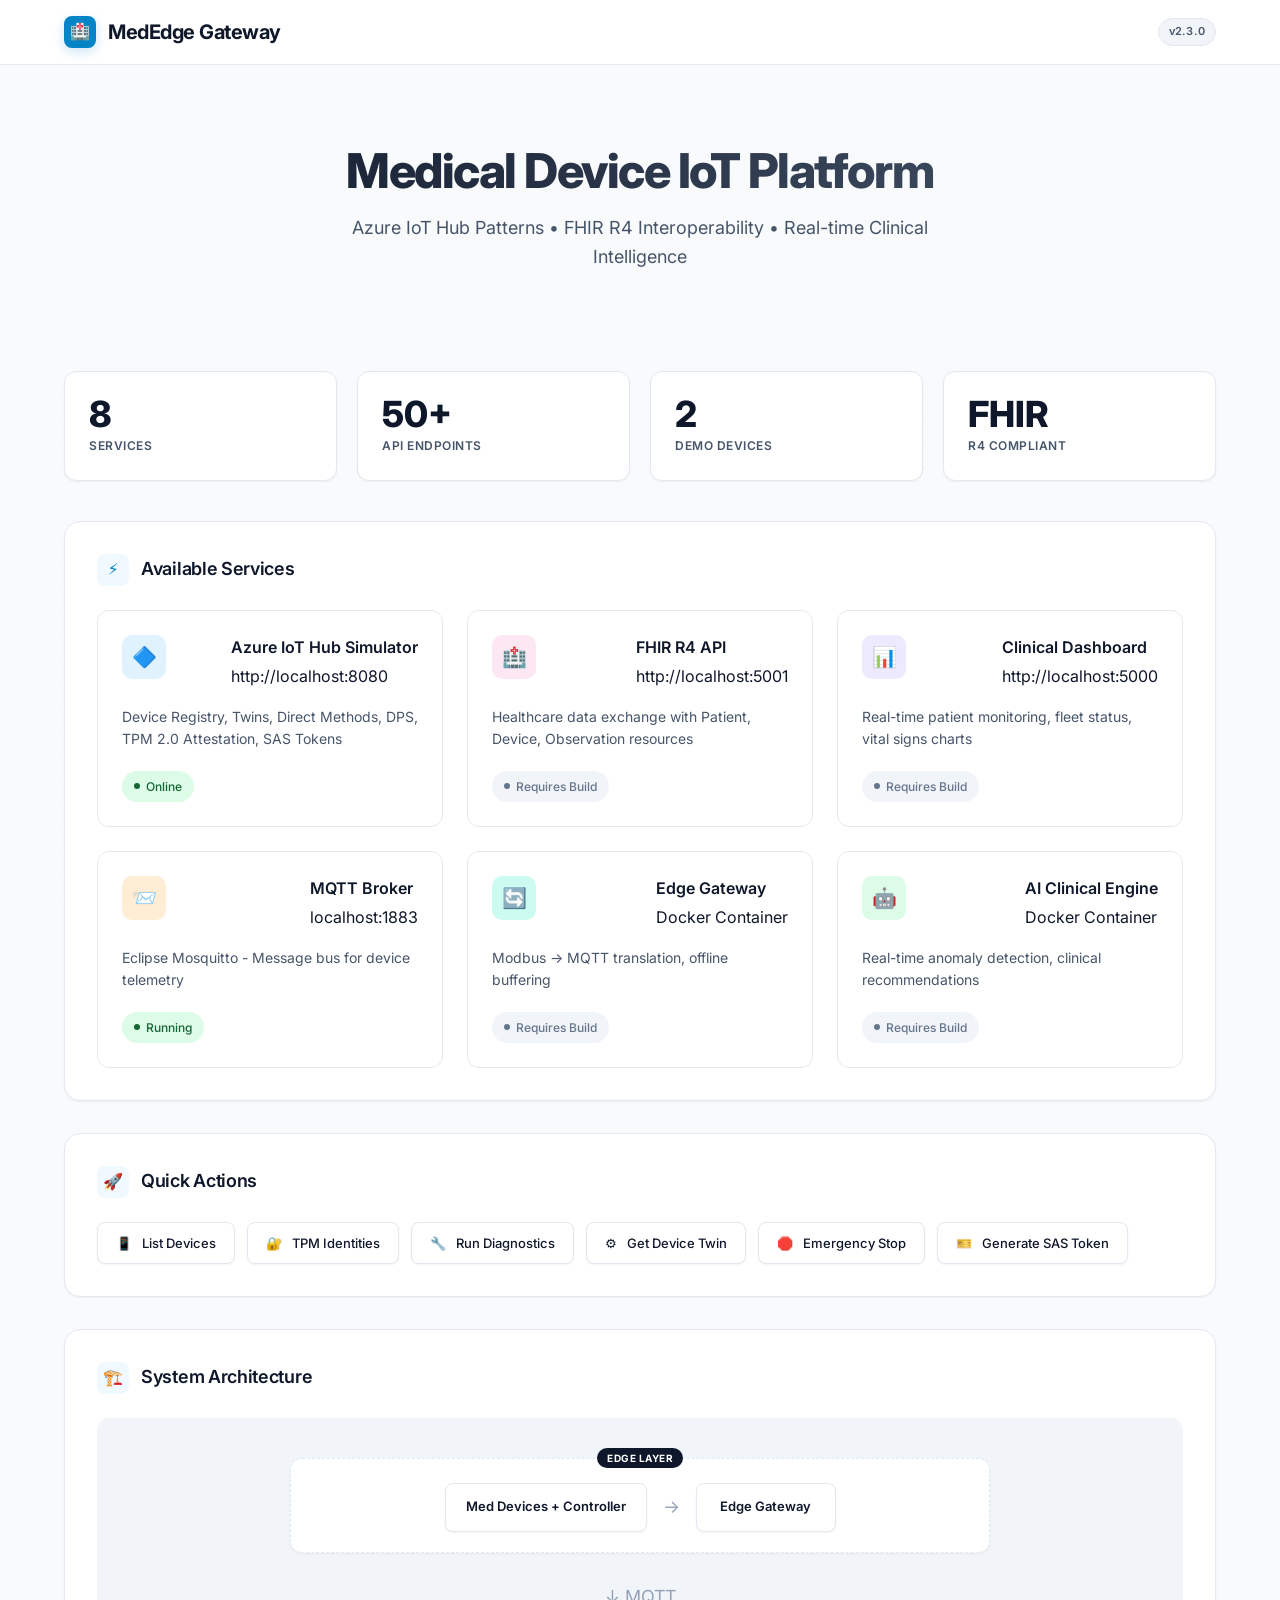
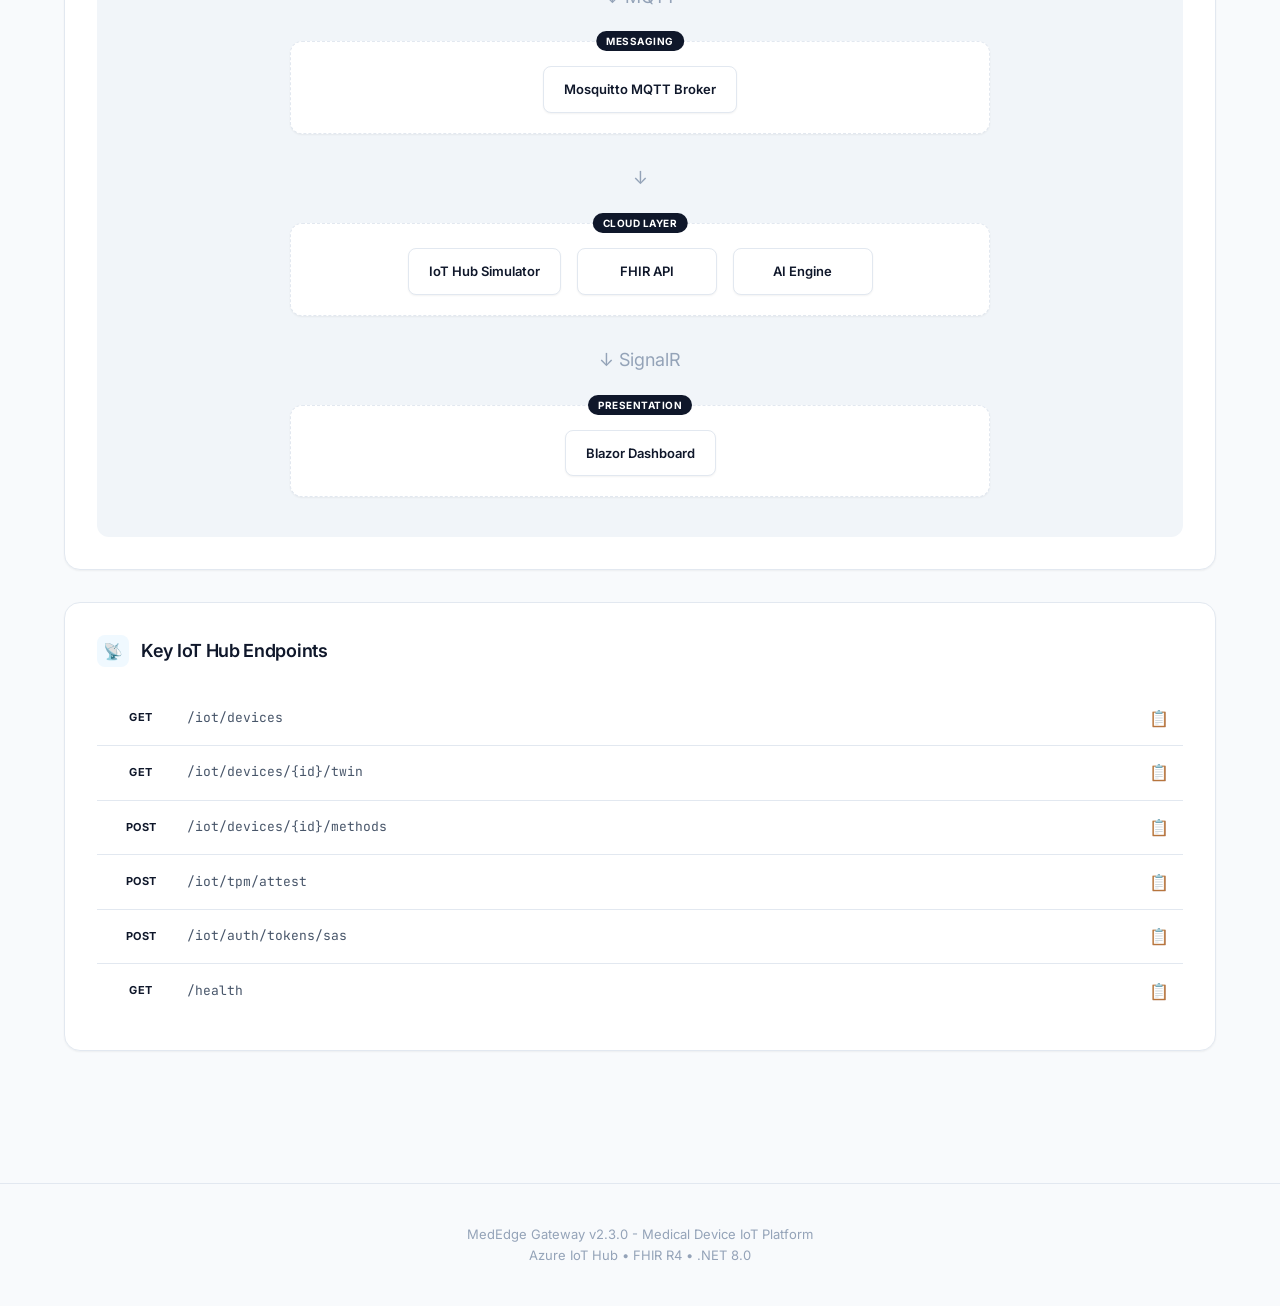
==== commit 30a5b1d1: "release: v2.3.0 - Enterprise Hybrid Simulation" ====
--- a/index.html
+++ b/index.html
@@ -543,7 +543,7 @@
                 <div class="logo-icon">🏥</div>
                 <span>MedEdge Gateway</span>
             </div>
-            <span class="badge">v2.2.8</span>
+            <span class="badge">v2.3.0</span>
         </div>
     </div>
 
@@ -791,7 +791,7 @@
     </div>
 
     <div class="footer">
-        <p>MedEdge Gateway v2.2.8 - Medical Device IoT Platform</p>
+        <p>MedEdge Gateway v2.3.0 - Medical Device IoT Platform</p>
         <p>Azure IoT Hub • FHIR R4 • .NET 8.0</p>
     </div>
 
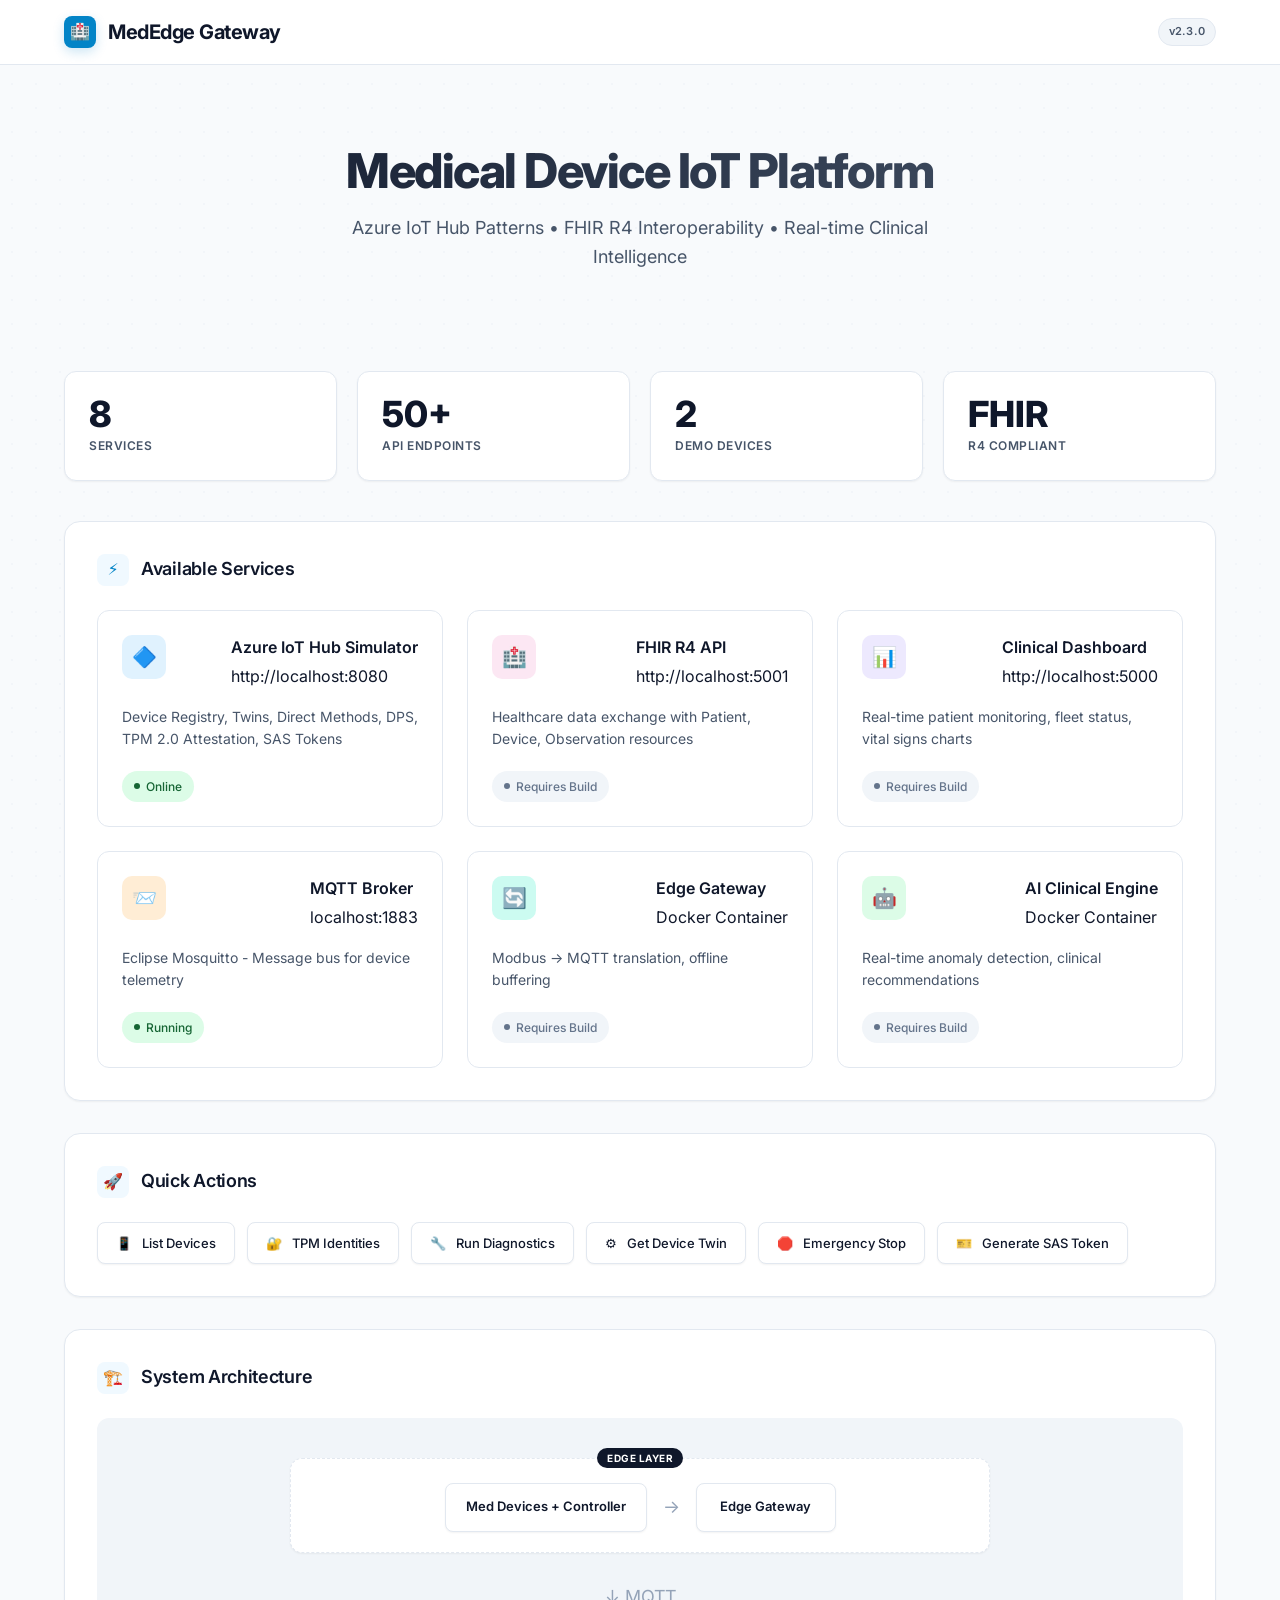
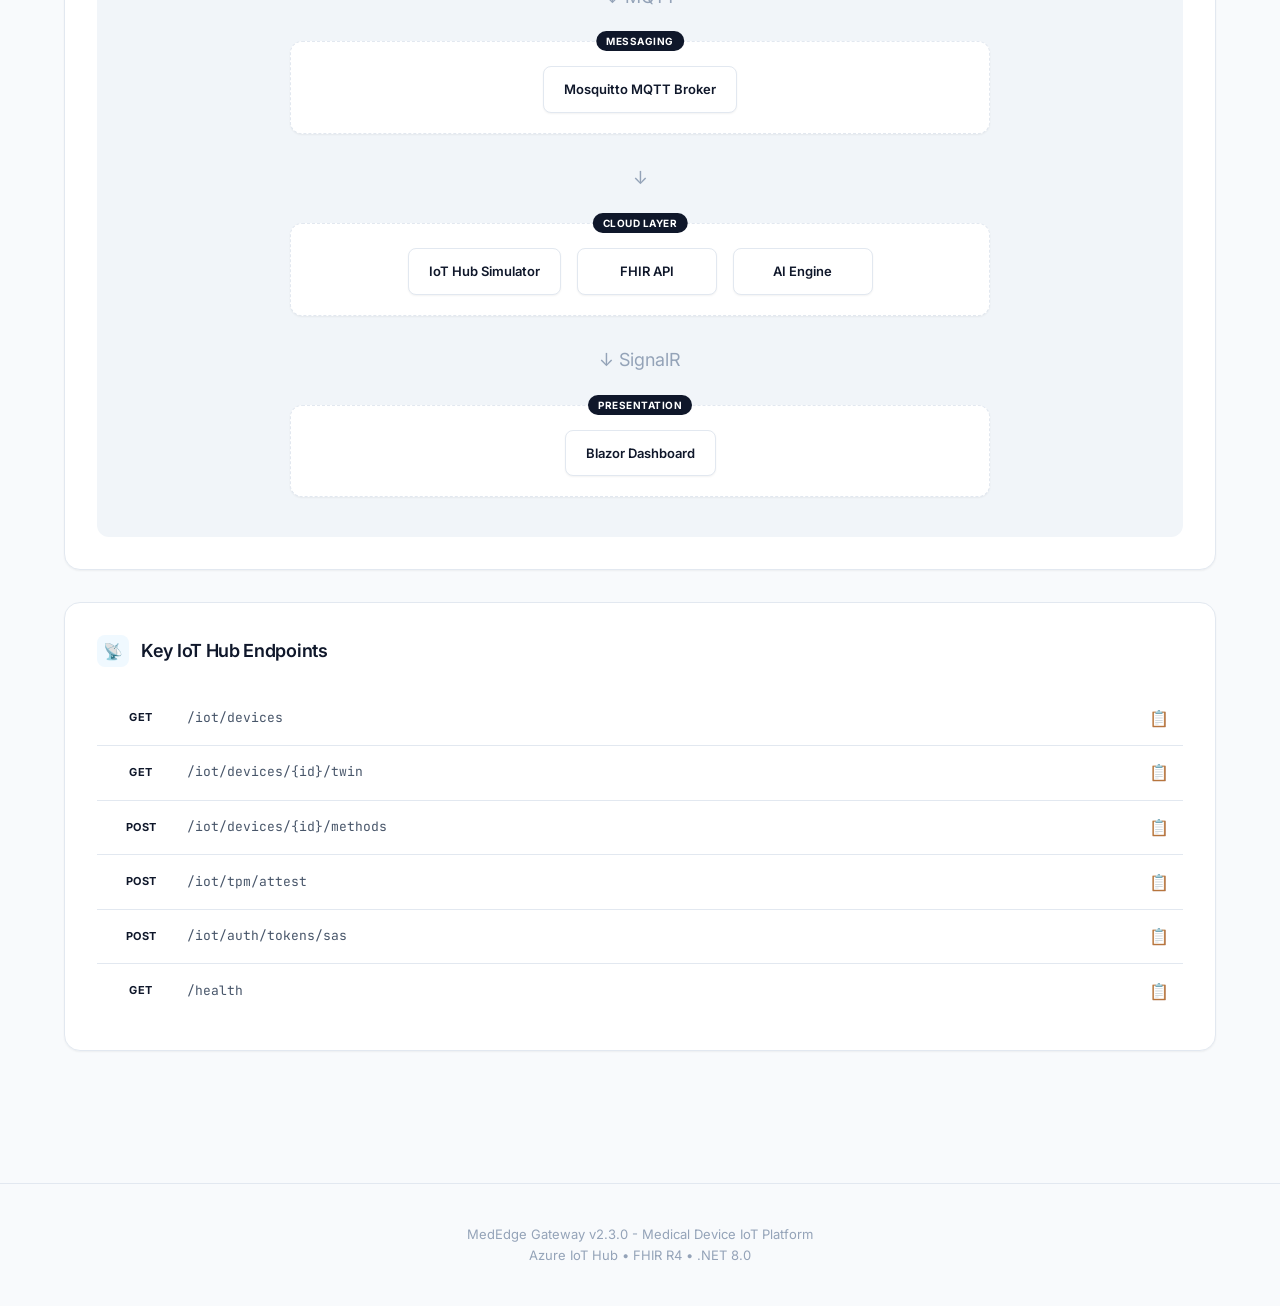
==== commit 73884e9d: "chore: sync version to v2.3.0 in dashboard UI" ====
--- a/index.html
+++ b/index.html
@@ -531,6 +531,7 @@
             /* Now just a clean style, name kept for compat */
             background: linear-gradient(to right, var(--text-primary), var(--text-secondary));
             -webkit-background-clip: text;
+            background-clip: text;
             -webkit-text-fill-color: transparent;
         }
     </style>
